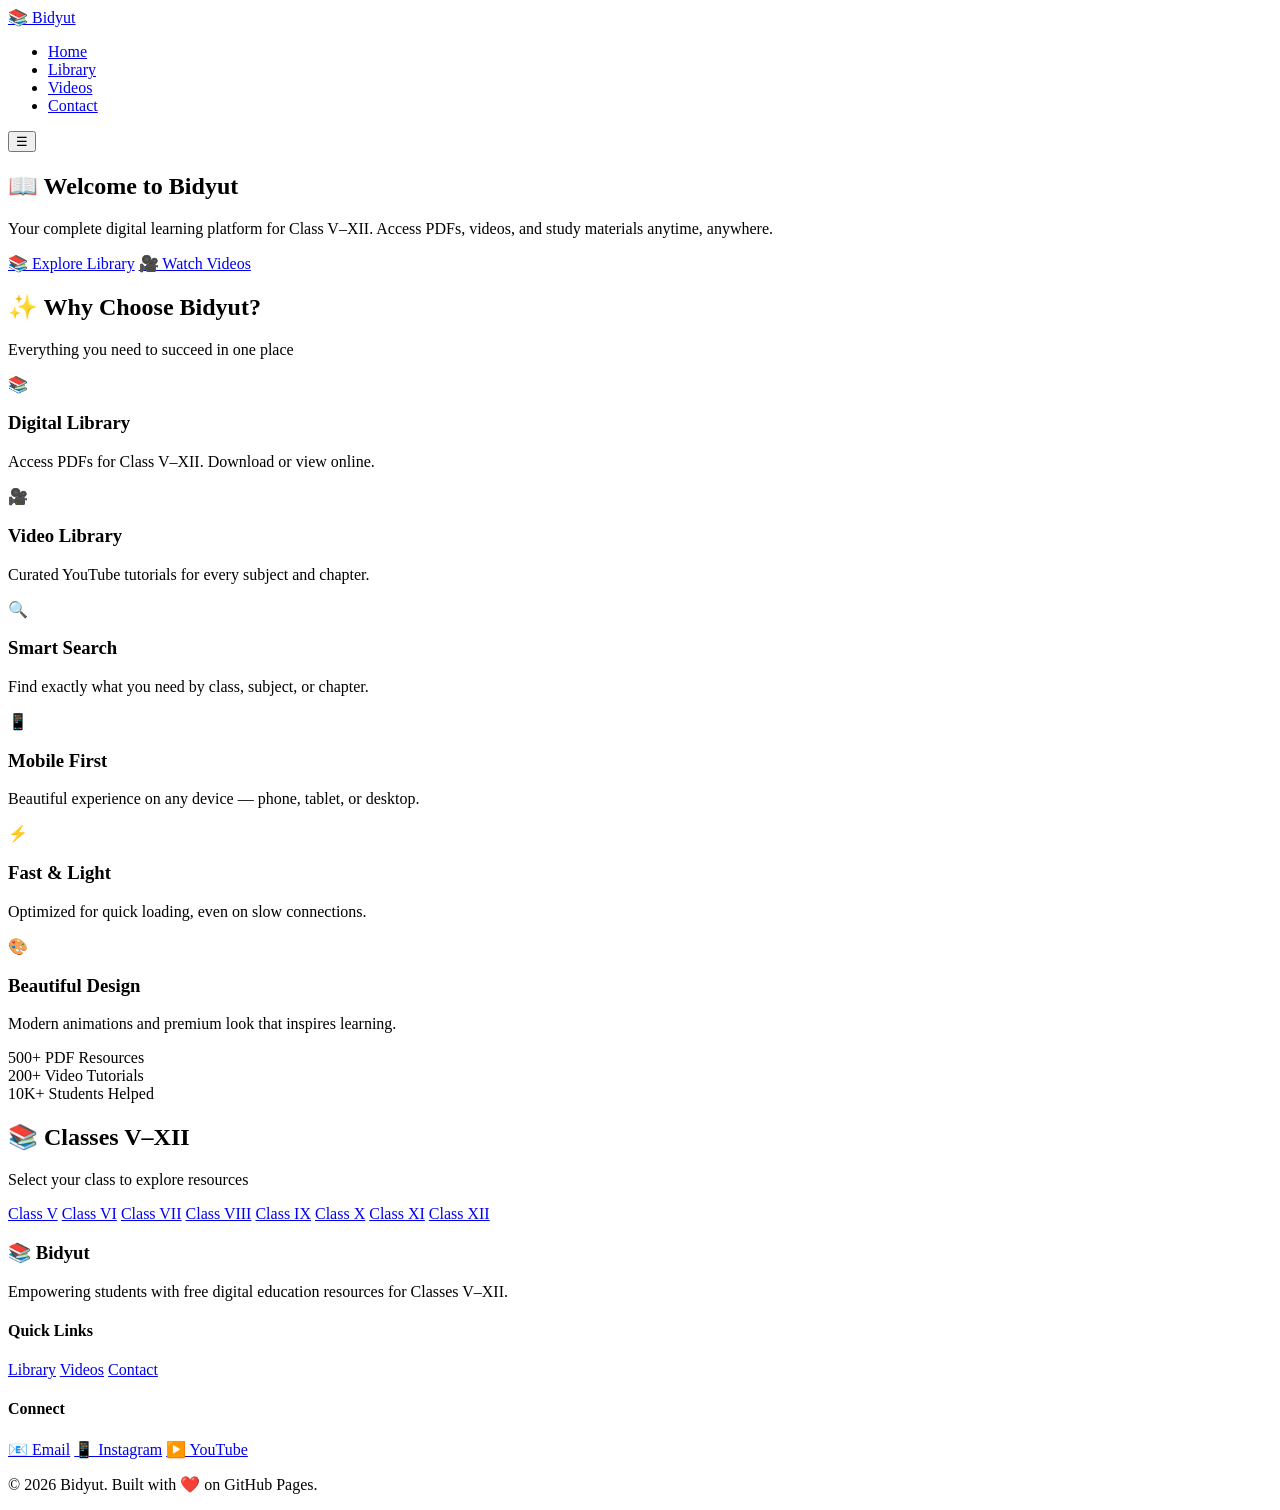
==== index.html @ 7941d9f9 "Revamp index.html with new layout and meta tags Added meta tags for character set and viewport, upda" ====
<!DOCTYPE html>
<html lang="en">
<head>
    <meta charset="UTF-8">
    <meta name="viewport" content="width=device-width, initial-scale=1.0">
    <title>Bidyut - Educational Platform</title>
    <link rel="stylesheet" href="style.css">
</head>
<body>

<!-- ===== NAVIGATION ===== -->
<nav class="navbar">
    <div class="nav-container">
        <a href="index.html" class="nav-logo">📚 Bidyut</a>
        <ul class="nav-menu">
            <li><a href="index.html" class="active">Home</a></li>
            <li><a href="library.html">Library</a></li>
            <li><a href="videos.html">Videos</a></li>
            <li><a href="contact.html">Contact</a></li>
        </ul>
        <button class="nav-toggle" onclick="toggleMenu()">☰</button>
    </div>
</nav>

<!-- ===== HERO SECTION ===== -->
<section class="hero">
    <div class="hero-content">
        <h1>📖 Welcome to <span>Bidyut</span></h1>
        <p>Your complete digital learning platform for Class V–XII. Access PDFs, videos, and study materials anytime, anywhere.</p>
        <div class="hero-buttons">
            <a href="library.html" class="btn-primary">📚 Explore Library</a>
            <a href="videos.html" class="btn-secondary">🎥 Watch Videos</a>
        </div>
    </div>
</section>

<!-- ===== FEATURES SECTION ===== -->
<section class="features">
    <div class="section-title">
        <h2>✨ Why Choose Bidyut?</h2>
        <p>Everything you need to succeed in one place</p>
    </div>
    <div class="features-grid">
        <div class="feature-card">
            <div class="feature-icon">📚</div>
            <h3>Digital Library</h3>
            <p>Access PDFs for Class V–XII. Download or view online.</p>
        </div>
        <div class="feature-card">
            <div class="feature-icon">🎥</div>
            <h3>Video Library</h3>
            <p>Curated YouTube tutorials for every subject and chapter.</p>
        </div>
        <div class="feature-card">
            <div class="feature-icon">🔍</div>
            <h3>Smart Search</h3>
            <p>Find exactly what you need by class, subject, or chapter.</p>
        </div>
        <div class="feature-card">
            <div class="feature-icon">📱</div>
            <h3>Mobile First</h3>
            <p>Beautiful experience on any device — phone, tablet, or desktop.</p>
        </div>
        <div class="feature-card">
            <div class="feature-icon">⚡</div>
            <h3>Fast & Light</h3>
            <p>Optimized for quick loading, even on slow connections.</p>
        </div>
        <div class="feature-card">
            <div class="feature-icon">🎨</div>
            <h3>Beautiful Design</h3>
            <p>Modern animations and premium look that inspires learning.</p>
        </div>
    </div>
</section>

<!-- ===== STATS SECTION ===== -->
<section class="stats">
    <div class="stats-grid">
        <div class="stat-item">
            <span class="stat-number">500+</span>
            <span class="stat-label">PDF Resources</span>
        </div>
        <div class="stat-item">
            <span class="stat-number">200+</span>
            <span class="stat-label">Video Tutorials</span>
        </div>
        <div class="stat-item">
            <span class="stat-number">10K+</span>
            <span class="stat-label">Students Helped</span>
        </div>
    </div>
</section>

<!-- ===== CLASSES SECTION ===== -->
<section class="classes">
    <div class="section-title">
        <h2>📚 Classes V–XII</h2>
        <p>Select your class to explore resources</p>
    </div>
    <div class="class-grid">
        <a href="library.html?class=5" class="class-card">Class V</a>
        <a href="library.html?class=6" class="class-card">Class VI</a>
        <a href="library.html?class=7" class="class-card">Class VII</a>
        <a href="library.html?class=8" class="class-card">Class VIII</a>
        <a href="library.html?class=9" class="class-card">Class IX</a>
        <a href="library.html?class=10" class="class-card">Class X</a>
        <a href="library.html?class=11" class="class-card">Class XI</a>
        <a href="library.html?class=12" class="class-card">Class XII</a>
    </div>
</section>

<!-- ===== FOOTER ===== -->
<footer class="footer">
    <div class="footer-content">
        <div class="footer-section">
            <h3>📚 Bidyut</h3>
            <p>Empowering students with free digital education resources for Classes V–XII.</p>
        </div>
        <div class="footer-section">
            <h4>Quick Links</h4>
            <a href="library.html">Library</a>
            <a href="videos.html">Videos</a>
            <a href="contact.html">Contact</a>
        </div>
        <div class="footer-section">
            <h4>Connect</h4>
            <a href="#">📧 Email</a>
            <a href="#">📱 Instagram</a>
            <a href="#">▶️ YouTube</a>
        </div>
    </div>
    <div class="footer-bottom">
        <p>&copy; 2026 Bidyut. Built with ❤️ on GitHub Pages.</p>
    </div>
</footer>

<script src="script.js"></script>
</body>
</html>
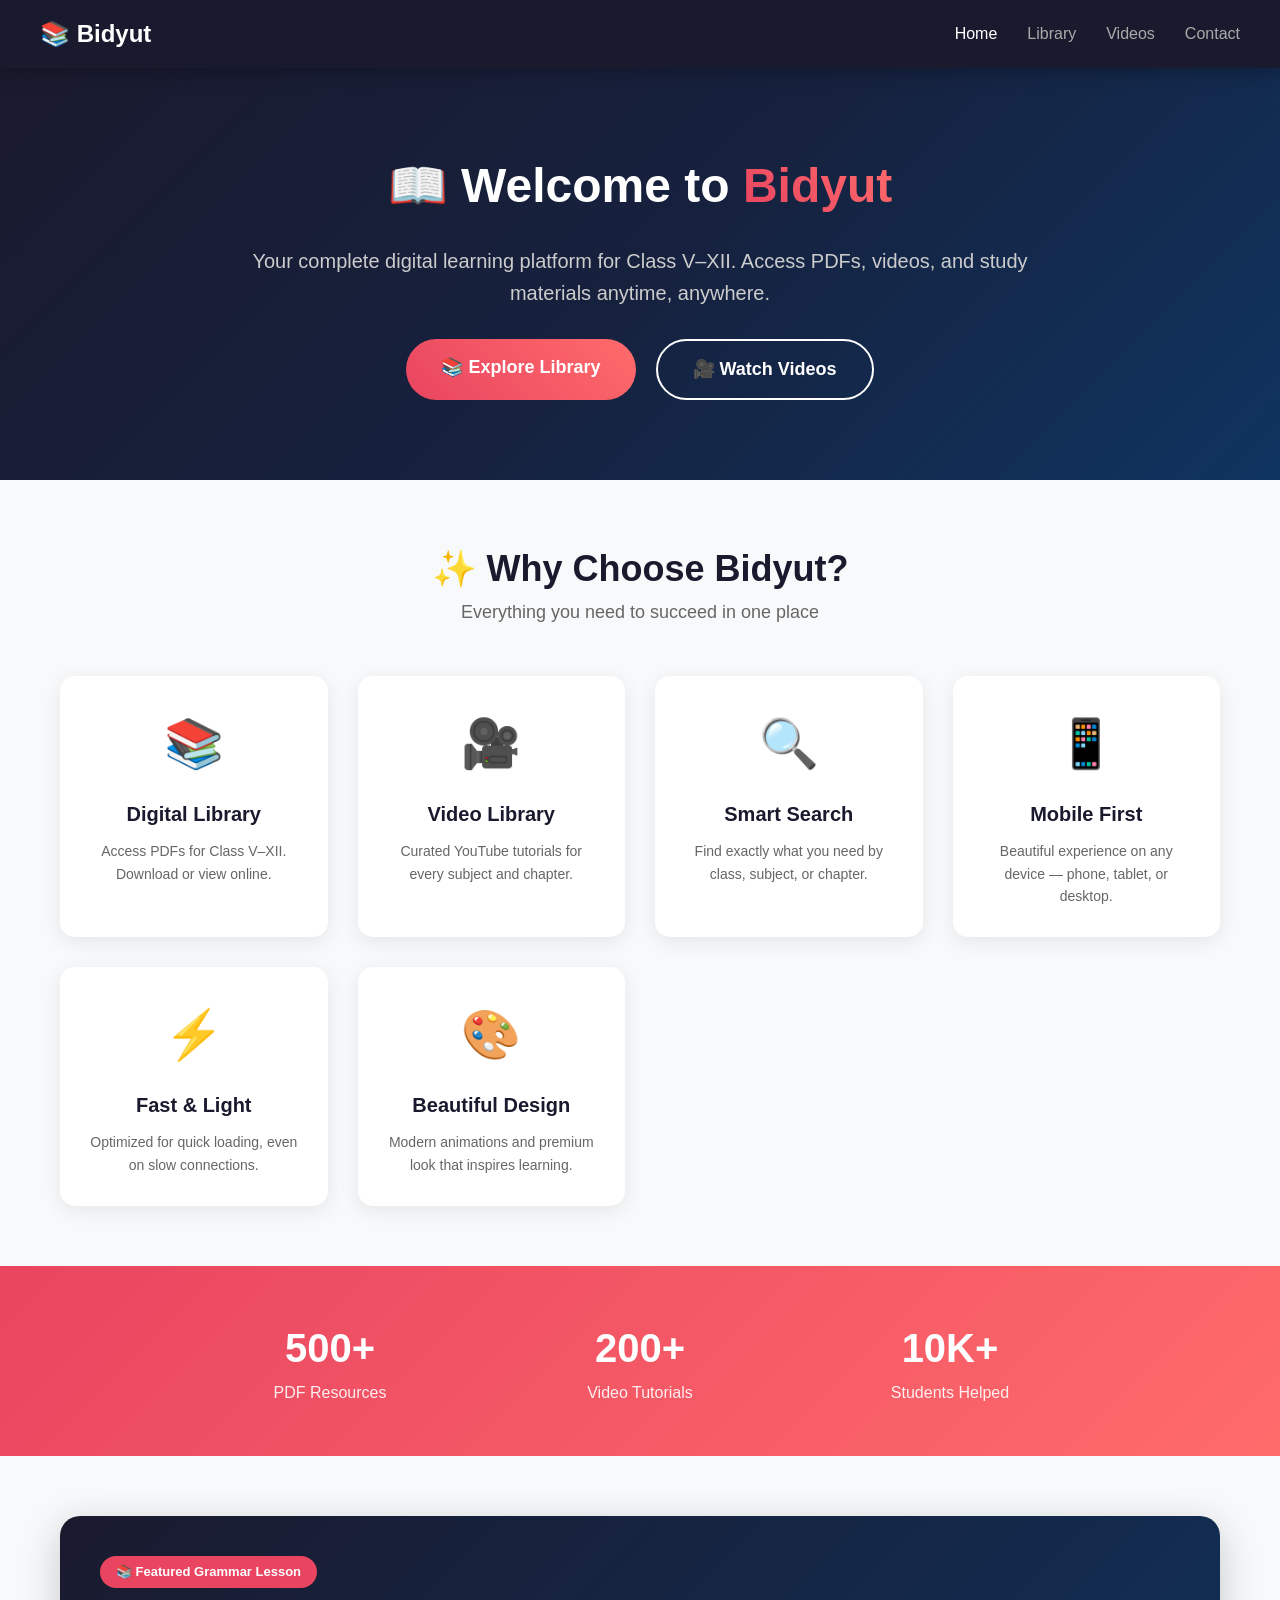
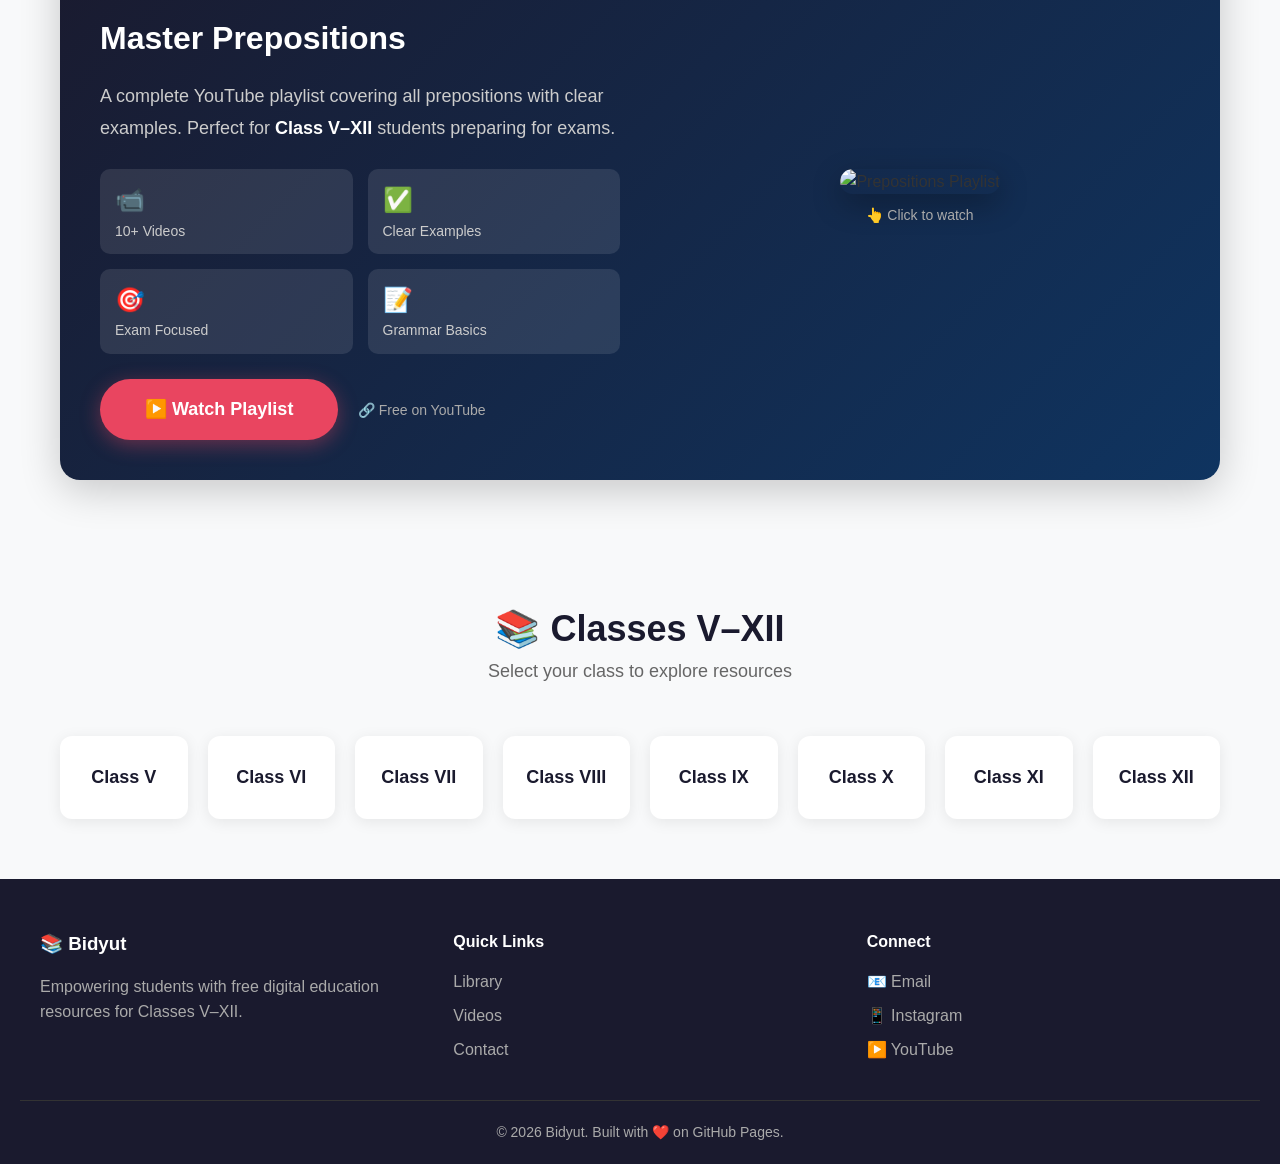
==== commit 5ac3a25d: "Add Grammar Playlist Section to index.html" ====
--- a/index.html
+++ b/index.html
@@ -92,8 +92,64 @@
     </div>
 </section>
 
-<!-- ===== CLASSES SECTION ===== -->
-<section class="classes">
+<!-- ===== CLASSES SECTION ===== -->         
+<!-- ===== GRAMMAR PLAYLIST SECTION ===== -->
+<section class="grammar-featured" style="padding:60px 20px; max-width:1200px; margin:0 auto;">
+    <div style="display:grid; grid-template-columns:1fr 1fr; gap:40px; align-items:center; background:linear-gradient(135deg, #1a1a2e, #0f3460); border-radius:20px; padding:40px; box-shadow:0 10px 40px rgba(0,0,0,0.2);">
+        
+        <!-- Left Side: Playlist Info -->
+        <div style="color:#fff;">
+            <span style="background:#e94560; color:#fff; padding:6px 16px; border-radius:50px; font-size:13px; font-weight:bold; display:inline-block; margin-bottom:15px;">
+                📚 Featured Grammar Lesson
+            </span>
+            <h2 style="font-size:32px; margin:10px 0;">Master Prepositions</h2>
+            <p style="color:#ccc; font-size:18px; line-height:1.8; margin:15px 0;">
+                A complete YouTube playlist covering all prepositions with clear examples. 
+                Perfect for <strong style="color:#fff;">Class V–XII</strong> students preparing for exams.
+            </p>
+            
+            <!-- Key Features -->
+            <div style="display:grid; grid-template-columns:1fr 1fr; gap:15px; margin:25px 0;">
+                <div style="background:rgba(255,255,255,0.1); padding:12px 15px; border-radius:10px;">
+                    <span style="font-size:24px;">📹</span>
+                    <p style="margin:0; font-size:14px; color:#ccc;">10+ Videos</p>
+                </div>
+                <div style="background:rgba(255,255,255,0.1); padding:12px 15px; border-radius:10px;">
+                    <span style="font-size:24px;">✅</span>
+                    <p style="margin:0; font-size:14px; color:#ccc;">Clear Examples</p>
+                </div>
+                <div style="background:rgba(255,255,255,0.1); padding:12px 15px; border-radius:10px;">
+                    <span style="font-size:24px;">🎯</span>
+                    <p style="margin:0; font-size:14px; color:#ccc;">Exam Focused</p>
+                </div>
+                <div style="background:rgba(255,255,255,0.1); padding:12px 15px; border-radius:10px;">
+                    <span style="font-size:24px;">📝</span>
+                    <p style="margin:0; font-size:14px; color:#ccc;">Grammar Basics</p>
+                </div>
+            </div>
+            
+            <!-- Watch Button -->
+            <a href="https://youtube.com/playlist?list=PLuwU5PKxbLJrsdSoRtqaa864sbwbZUMFp" target="_blank" 
+               style="display:inline-block; padding:16px 45px; background:#e94560; color:#fff; border-radius:50px; text-decoration:none; font-weight:bold; font-size:18px; transition:all 0.3s; box-shadow:0 5px 20px rgba(233,69,96,0.4);">
+                ▶️ Watch Playlist
+            </a>
+            <span style="display:inline-block; margin-left:15px; color:#aaa; font-size:14px;">
+                🔗 Free on YouTube
+            </span>
+        </div>
+        
+        <!-- Right Side: Thumbnail (Optional) -->
+        <div style="text-align:center;">
+            <a href="https://youtube.com/playlist?list=PLuwU5PKxbLJrsdSoRtqaa864sbwbZUMFp" target="_blank">
+                <img src="https://img.youtube.com/vi/PLuwU5PKxbLJrsdSoRtqaa864sbwbZUMFp/maxresdefault.jpg" 
+                     alt="Prepositions Playlist" 
+                     style="width:100%; max-width:400px; border-radius:15px; box-shadow:0 10px 30px rgba(0,0,0,0.3);">
+                <p style="color:#aaa; font-size:14px; margin-top:10px;">👆 Click to watch</p>
+            </a>
+        </div>
+        
+    </div>
+</section> <section class="classes">
     <div class="section-title">
         <h2>📚 Classes V–XII</h2>
         <p>Select your class to explore resources</p>
--- a/style.css
+++ b/style.css
@@ -0,0 +1,373 @@
+/* ===== RESET & BASE ===== */
+* {
+    margin: 0;
+    padding: 0;
+    box-sizing: border-box;
+}
+
+body {
+    font-family: 'Segoe UI', Tahoma, Geneva, Verdana, sans-serif;
+    background: #f8f9fa;
+    color: #333;
+    line-height: 1.6;
+}
+
+a {
+    text-decoration: none;
+    color: inherit;
+}
+
+/* ===== NAVBAR ===== */
+.navbar {
+    background: #1a1a2e;
+    padding: 15px 20px;
+    position: sticky;
+    top: 0;
+    z-index: 1000;
+    box-shadow: 0 2px 20px rgba(0,0,0,0.3);
+}
+
+.nav-container {
+    max-width: 1200px;
+    margin: 0 auto;
+    display: flex;
+    justify-content: space-between;
+    align-items: center;
+}
+
+.nav-logo {
+    font-size: 24px;
+    font-weight: bold;
+    color: #fff;
+}
+
+.nav-menu {
+    display: flex;
+    list-style: none;
+    gap: 30px;
+}
+
+.nav-menu a {
+    color: #aaa;
+    transition: color 0.3s;
+    font-size: 16px;
+}
+
+.nav-menu a:hover,
+.nav-menu a.active {
+    color: #fff;
+}
+
+.nav-toggle {
+    display: none;
+    background: none;
+    border: none;
+    color: #fff;
+    font-size: 28px;
+    cursor: pointer;
+}
+
+/* ===== HERO ===== */
+.hero {
+    background: linear-gradient(135deg, #1a1a2e 0%, #16213e 50%, #0f3460 100%);
+    color: #fff;
+    padding: 80px 20px;
+    text-align: center;
+    animation: fadeIn 1s ease;
+}
+
+.hero-content {
+    max-width: 800px;
+    margin: 0 auto;
+}
+
+.hero h1 {
+    font-size: 48px;
+    margin-bottom: 20px;
+}
+
+.hero h1 span {
+    background: linear-gradient(45deg, #e94560, #ff6b6b);
+    -webkit-background-clip: text;
+    -webkit-text-fill-color: transparent;
+}
+
+.hero p {
+    font-size: 20px;
+    margin-bottom: 30px;
+    color: #ccc;
+}
+
+.hero-buttons {
+    display: flex;
+    gap: 20px;
+    justify-content: center;
+    flex-wrap: wrap;
+}
+
+.btn-primary,
+.btn-secondary {
+    padding: 14px 35px;
+    border-radius: 50px;
+    font-size: 18px;
+    font-weight: 600;
+    transition: all 0.3s;
+    display: inline-block;
+}
+
+.btn-primary {
+    background: linear-gradient(45deg, #e94560, #ff6b6b);
+    color: #fff;
+}
+
+.btn-primary:hover {
+    transform: translateY(-3px);
+    box-shadow: 0 10px 30px rgba(233, 69, 96, 0.4);
+}
+
+.btn-secondary {
+    background: transparent;
+    color: #fff;
+    border: 2px solid #fff;
+}
+
+.btn-secondary:hover {
+    background: #fff;
+    color: #1a1a2e;
+    transform: translateY(-3px);
+}
+
+/* ===== FEATURES ===== */
+.features {
+    padding: 60px 20px;
+    max-width: 1200px;
+    margin: 0 auto;
+}
+
+.section-title {
+    text-align: center;
+    margin-bottom: 50px;
+}
+
+.section-title h2 {
+    font-size: 36px;
+    color: #1a1a2e;
+}
+
+.section-title p {
+    color: #666;
+    font-size: 18px;
+}
+
+.features-grid {
+    display: grid;
+    grid-template-columns: repeat(auto-fit, minmax(250px, 1fr));
+    gap: 30px;
+}
+
+.feature-card {
+    background: #fff;
+    padding: 30px;
+    border-radius: 15px;
+    box-shadow: 0 5px 20px rgba(0,0,0,0.08);
+    transition: all 0.3s;
+    text-align: center;
+}
+
+.feature-card:hover {
+    transform: translateY(-10px);
+    box-shadow: 0 15px 40px rgba(0,0,0,0.15);
+}
+
+.feature-icon {
+    font-size: 48px;
+    margin-bottom: 15px;
+    display: block;
+}
+
+.feature-card h3 {
+    font-size: 20px;
+    margin-bottom: 10px;
+    color: #1a1a2e;
+}
+
+.feature-card p {
+    color: #666;
+    font-size: 14px;
+}
+
+/* ===== STATS ===== */
+.stats {
+    background: linear-gradient(135deg, #e94560, #ff6b6b);
+    padding: 50px 20px;
+    color: #fff;
+}
+
+.stats-grid {
+    max-width: 900px;
+    margin: 0 auto;
+    display: grid;
+    grid-template-columns: repeat(auto-fit, minmax(150px, 1fr));
+    gap: 30px;
+    text-align: center;
+}
+
+.stat-number {
+    font-size: 40px;
+    font-weight: bold;
+    display: block;
+}
+
+.stat-label {
+    font-size: 16px;
+    opacity: 0.9;
+}
+
+/* ===== CLASSES ===== */
+.classes {
+    padding: 60px 20px;
+    max-width: 1200px;
+    margin: 0 auto;
+}
+
+.class-grid {
+    display: grid;
+    grid-template-columns: repeat(auto-fit, minmax(120px, 1fr));
+    gap: 20px;
+}
+
+.class-card {
+    background: #fff;
+    padding: 25px 15px;
+    border-radius: 12px;
+    text-align: center;
+    font-weight: bold;
+    font-size: 18px;
+    color: #1a1a2e;
+    box-shadow: 0 3px 15px rgba(0,0,0,0.08);
+    transition: all 0.3s;
+    border: 2px solid transparent;
+}
+
+.class-card:hover {
+    border-color: #e94560;
+    transform: scale(1.05);
+    box-shadow: 0 10px 30px rgba(233, 69, 96, 0.2);
+}
+
+/* ===== FOOTER ===== */
+.footer {
+    background: #1a1a2e;
+    color: #aaa;
+    padding: 50px 20px 20px;
+}
+
+.footer-content {
+    max-width: 1200px;
+    margin: 0 auto;
+    display: grid;
+    grid-template-columns: repeat(auto-fit, minmax(200px, 1fr));
+    gap: 40px;
+}
+
+.footer-section h3,
+.footer-section h4 {
+    color: #fff;
+    margin-bottom: 15px;
+}
+
+.footer-section a {
+    display: block;
+    margin-bottom: 8px;
+    color: #aaa;
+    transition: color 0.3s;
+}
+
+.footer-section a:hover {
+    color: #fff;
+}
+
+.footer-bottom {
+    text-align: center;
+    padding-top: 20px;
+    margin-top: 30px;
+    border-top: 1px solid #333;
+    font-size: 14px;
+}
+
+/* ===== ANIMATIONS ===== */
+@keyframes fadeIn {
+    from { opacity: 0; transform: translateY(20px); }
+    to { opacity: 1; transform: translateY(0); }
+}
+
+.fade-in {
+    animation: fadeIn 0.6s ease;
+}
+
+/* ===== RESPONSIVE ===== */
+@media (max-width: 768px) {
+    .nav-menu {
+        display: none;
+        flex-direction: column;
+        background: #1a1a2e;
+        padding: 20px;
+        position: absolute;
+        top: 70px;
+        left: 0;
+        width: 100%;
+        gap: 15px;
+    }
+
+    .nav-menu.open {
+        display: flex;
+    }
+
+    .nav-toggle {
+        display: block;
+    }
+
+    .hero h1 {
+        font-size: 32px;
+    }
+
+    .hero p {
+        font-size: 16px;
+    }
+
+    .btn-primary,
+    .btn-secondary {
+        padding: 12px 25px;
+        font-size: 16px;
+    }
+
+    .section-title h2 {
+        font-size: 28px;
+    }
+
+    .features-grid {
+        grid-template-columns: 1fr 1fr;
+    }
+
+    .stat-number {
+        font-size: 30px;
+    }
+
+    .class-grid {
+        grid-template-columns: repeat(4, 1fr);
+    }
+}
+
+@media (max-width: 480px) {
+    .features-grid {
+        grid-template-columns: 1fr;
+    }
+
+    .class-grid {
+        grid-template-columns: repeat(3, 1fr);
+    }
+
+    .hero h1 {
+        font-size: 26px;
+    }
+}
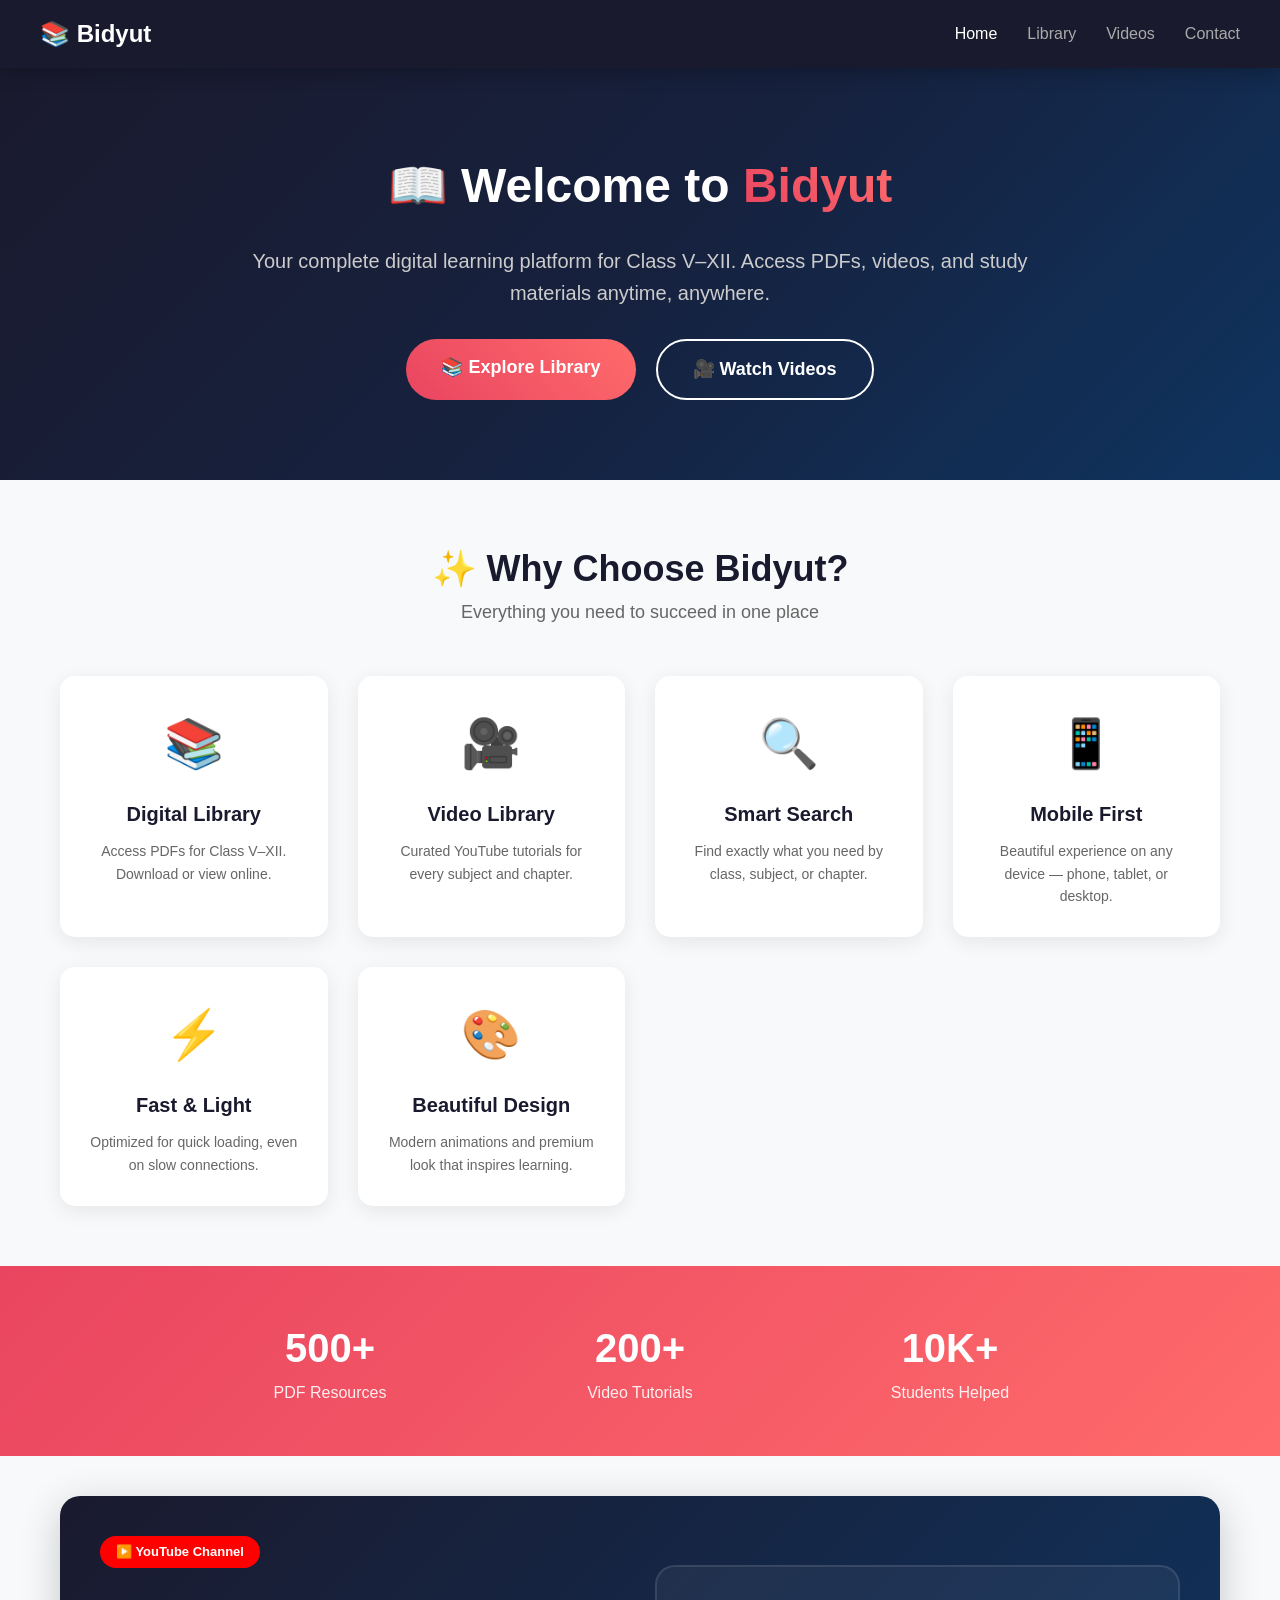
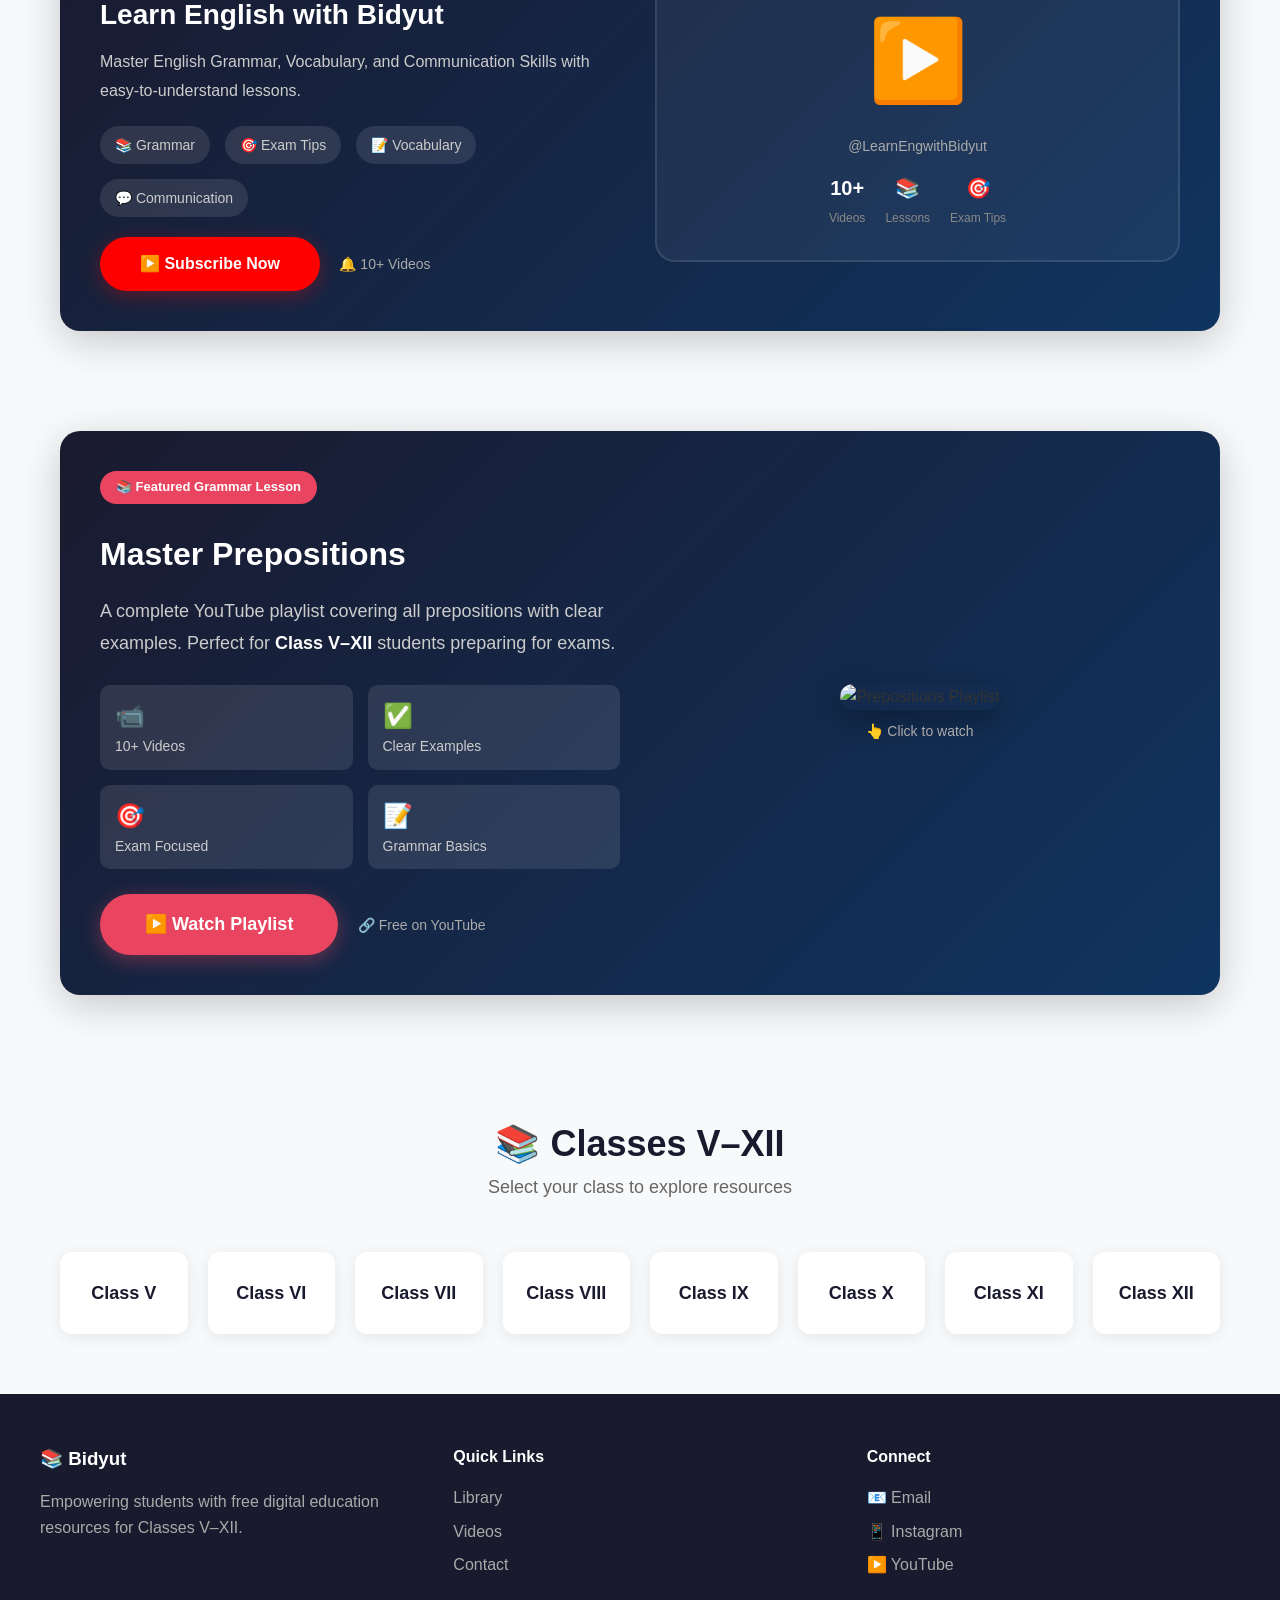
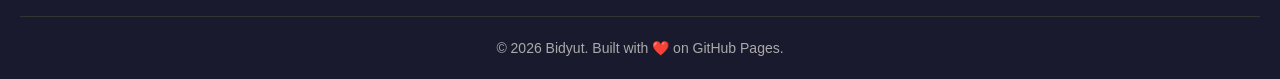
==== commit ea161e5d: "Add YouTube channel card section to index.html" ====
--- a/index.html
+++ b/index.html
@@ -94,7 +94,70 @@
 
 <!-- ===== CLASSES SECTION ===== -->         
 <!-- ===== GRAMMAR PLAYLIST SECTION ===== -->
-<section class="grammar-featured" style="padding:60px 20px; max-width:1200px; margin:0 auto;">
+<!-- ===== YOUTUBE CHANNEL CARD ===== -->
+<section style="max-width:1200px; margin:40px auto; padding:0 20px;">
+    <div style="background:linear-gradient(135deg, #1a1a2e, #0f3460); border-radius:20px; overflow:hidden; box-shadow:0 10px 40px rgba(0,0,0,0.2);">
+        <div style="display:grid; grid-template-columns:1fr 1fr; gap:30px; align-items:center; padding:40px;">
+            
+            <!-- LEFT: Channel Info -->
+            <div style="color:#fff;">
+                <span style="background:#ff0000; color:#fff; padding:6px 16px; border-radius:50px; font-size:13px; font-weight:bold; display:inline-block; margin-bottom:15px;">
+                    ▶️ YouTube Channel
+                </span>
+                <h2 style="font-size:28px; margin:10px 0; color:#fff;">Learn English with Bidyut</h2>
+                <p style="color:#ccc; font-size:16px; line-height:1.8;">
+                    Master English Grammar, Vocabulary, and Communication Skills with easy-to-understand lessons.
+                </p>
+                <div style="display:flex; gap:15px; flex-wrap:wrap; margin:20px 0;">
+                    <span style="background:rgba(255,255,255,0.1); padding:8px 15px; border-radius:50px; font-size:14px; color:#ccc;">
+                        📚 Grammar
+                    </span>
+                    <span style="background:rgba(255,255,255,0.1); padding:8px 15px; border-radius:50px; font-size:14px; color:#ccc;">
+                        🎯 Exam Tips
+                    </span>
+                    <span style="background:rgba(255,255,255,0.1); padding:8px 15px; border-radius:50px; font-size:14px; color:#ccc;">
+                        📝 Vocabulary
+                    </span>
+                    <span style="background:rgba(255,255,255,0.1); padding:8px 15px; border-radius:50px; font-size:14px; color:#ccc;">
+                        💬 Communication
+                    </span>
+                </div>
+                <a href="https://www.youtube.com/@LearnEngwithBidyut" target="_blank" 
+                   style="display:inline-block; padding:14px 40px; background:#ff0000; color:#fff; border-radius:50px; text-decoration:none; font-weight:bold; font-size:16px; box-shadow:0 5px 20px rgba(255,0,0,0.3); transition:all 0.3s;">
+                    ▶️ Subscribe Now
+                </a>
+                <span style="display:inline-block; margin-left:15px; color:#aaa; font-size:14px;">
+                    🔔 10+ Videos
+                </span>
+            </div>
+            
+            <!-- RIGHT: Channel Icon/Preview -->
+            <div style="text-align:center;">
+                <div style="background:rgba(255,255,255,0.05); border-radius:20px; padding:30px; border:2px solid rgba(255,255,255,0.1);">
+                    <span style="font-size:80px; display:block;">▶️</span>
+                    <p style="color:#aaa; font-size:14px; margin-top:10px;">
+                        @LearnEngwithBidyut
+                    </p>
+                    <div style="display:flex; justify-content:center; gap:20px; margin-top:15px;">
+                        <div style="text-align:center;">
+                            <span style="display:block; color:#fff; font-size:20px; font-weight:bold;">10+</span>
+                            <span style="color:#888; font-size:12px;">Videos</span>
+                        </div>
+                        <div style="text-align:center;">
+                            <span style="display:block; color:#fff; font-size:20px; font-weight:bold;">📚</span>
+                            <span style="color:#888; font-size:12px;">Lessons</span>
+                        </div>
+                        <div style="text-align:center;">
+                            <span style="display:block; color:#fff; font-size:20px; font-weight:bold;">🎯</span>
+                            <span style="color:#888; font-size:12px;">Exam Tips</span>
+                        </div>
+                    </div>
+                </div>
+            </div>
+            
+        </div>
+    </div>
+</section> <section class="grammar-featured" style="padding:60px 20px; max-width:1200px; margin:0 auto;">
     <div style="display:grid; grid-template-columns:1fr 1fr; gap:40px; align-items:center; background:linear-gradient(135deg, #1a1a2e, #0f3460); border-radius:20px; padding:40px; box-shadow:0 10px 40px rgba(0,0,0,0.2);">
         
         <!-- Left Side: Playlist Info -->
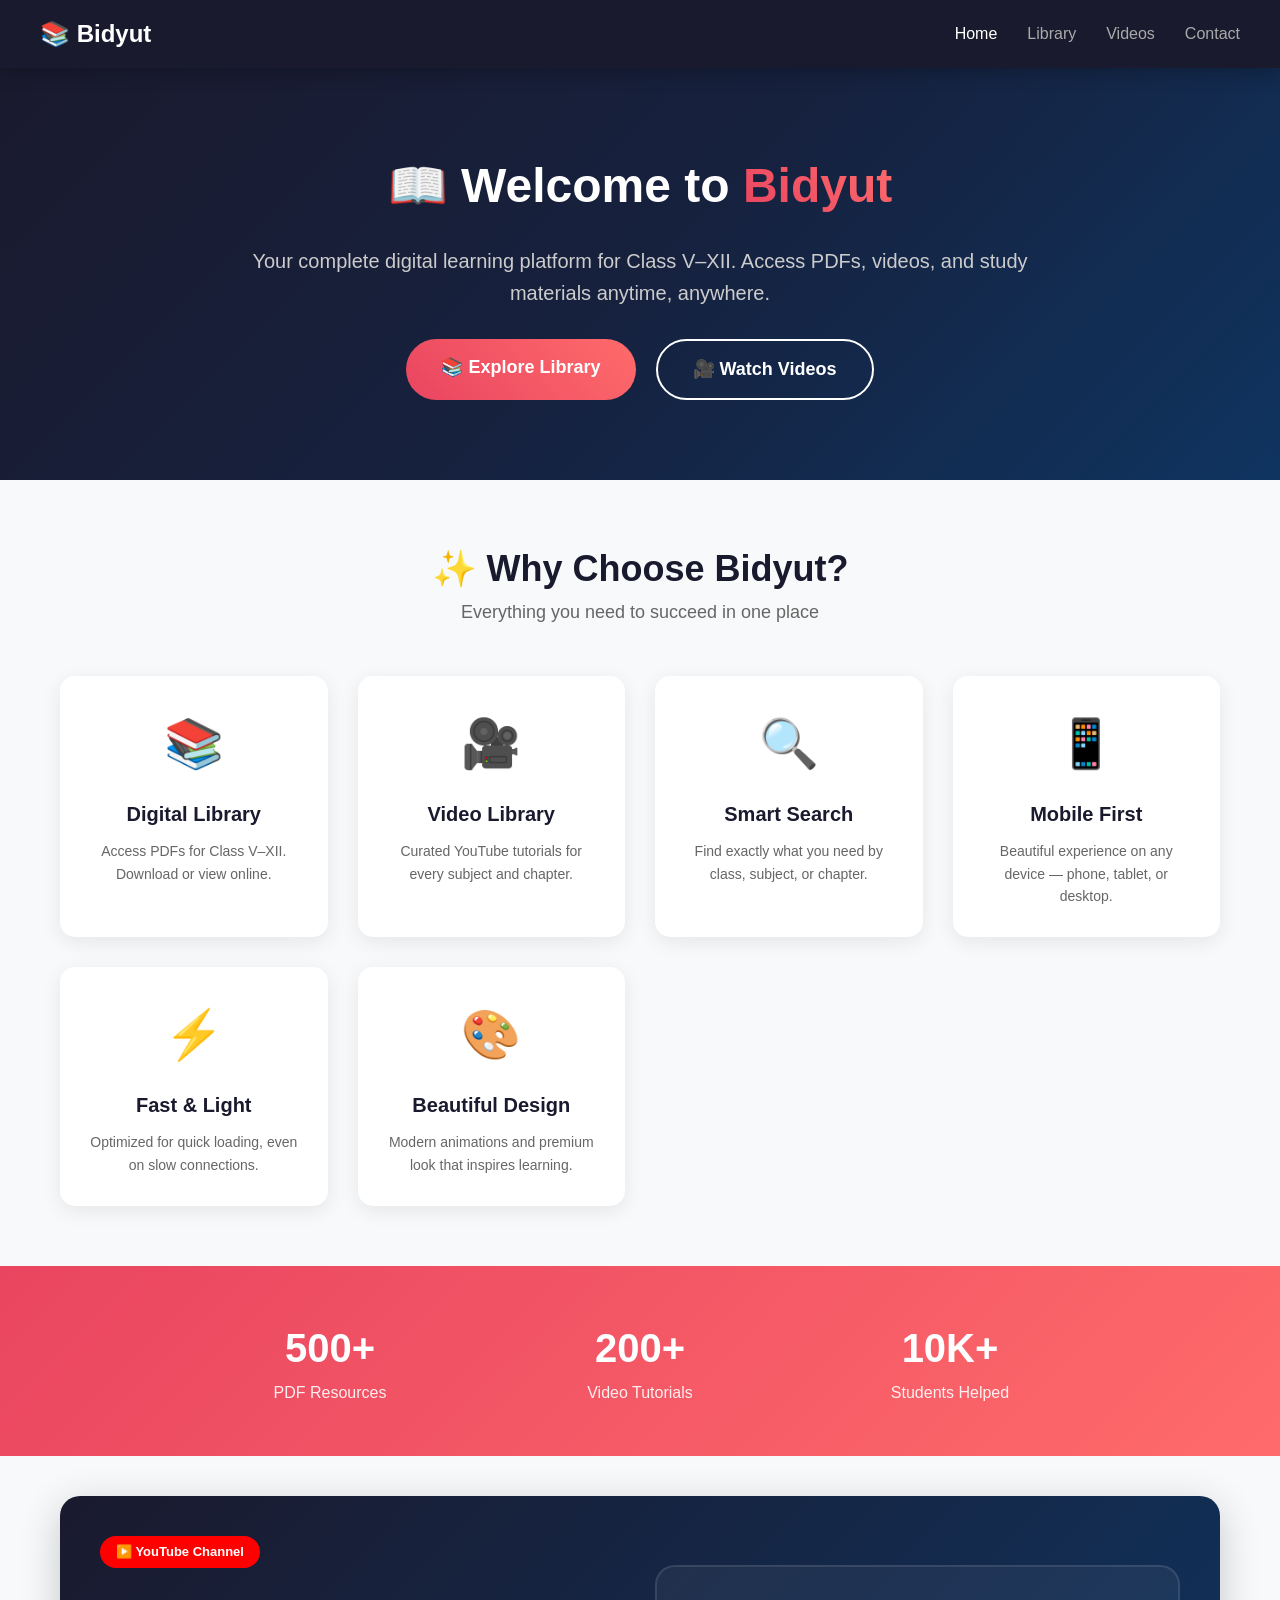
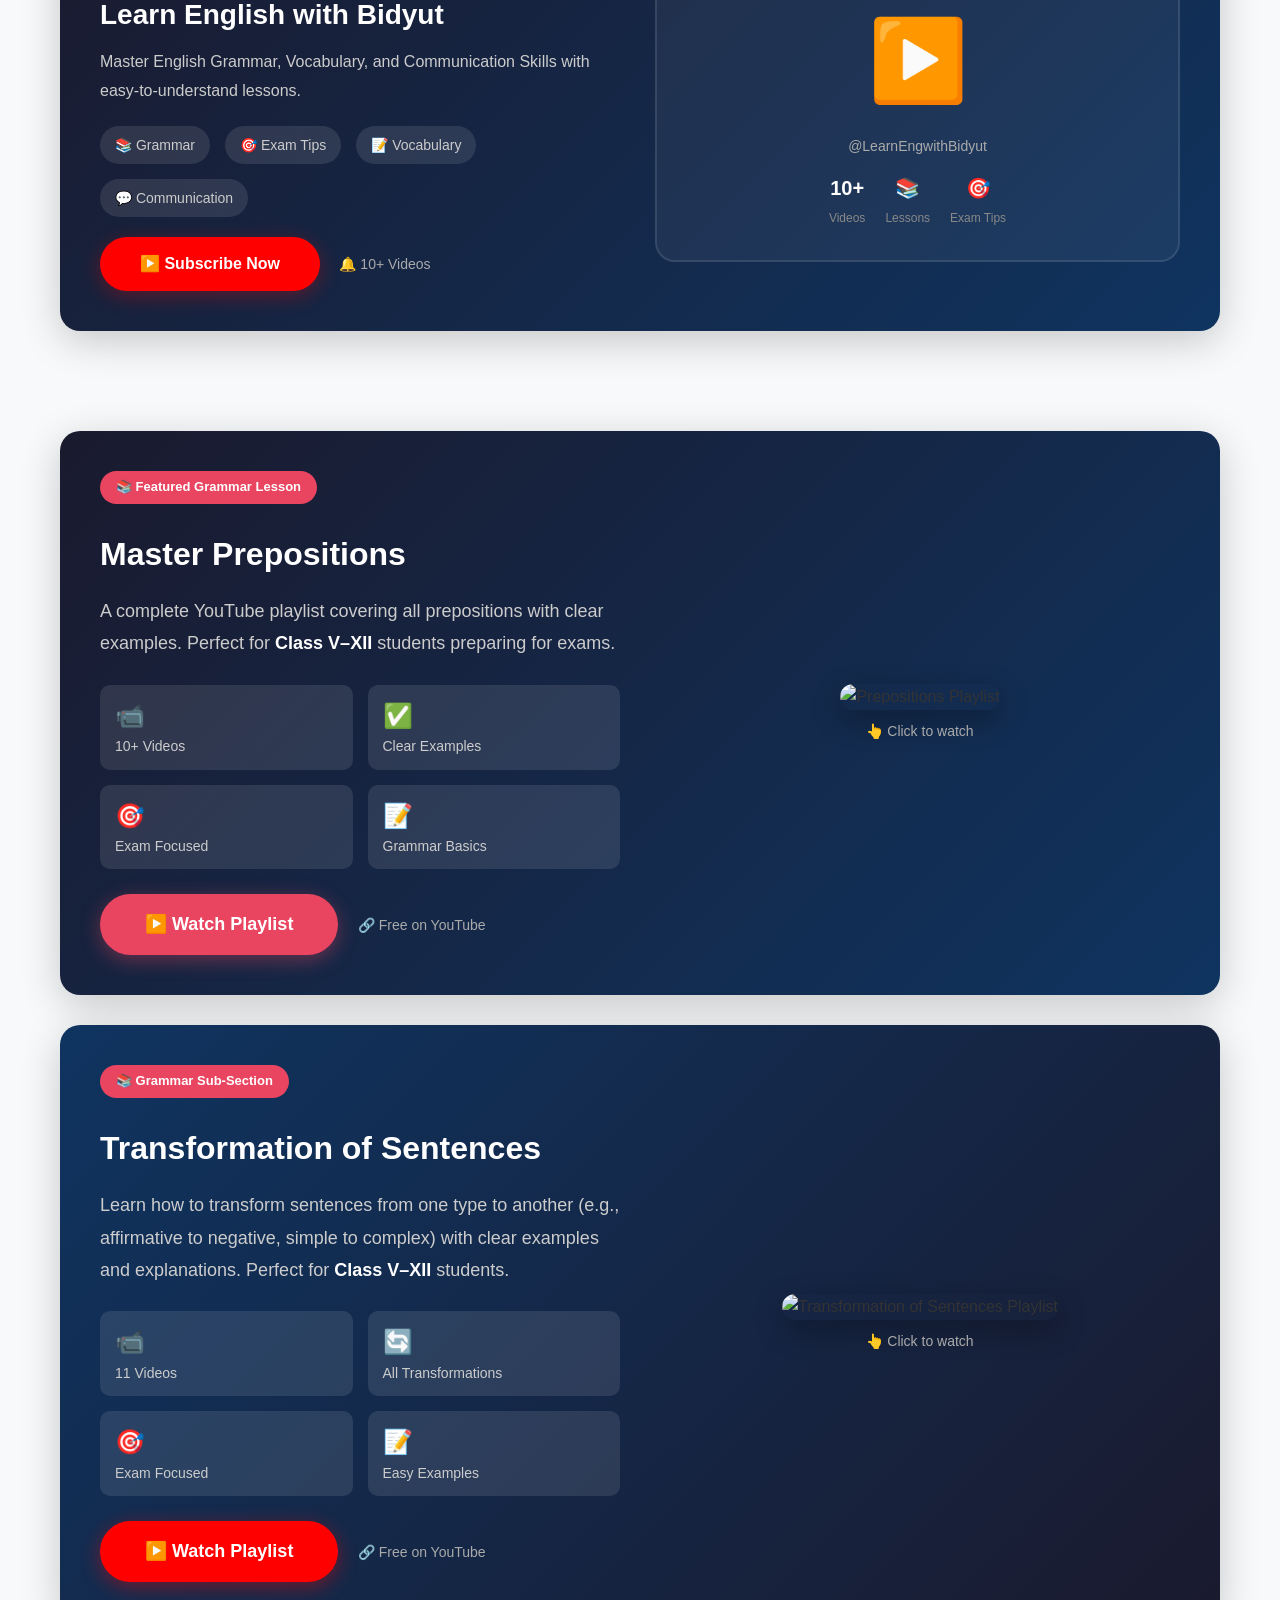
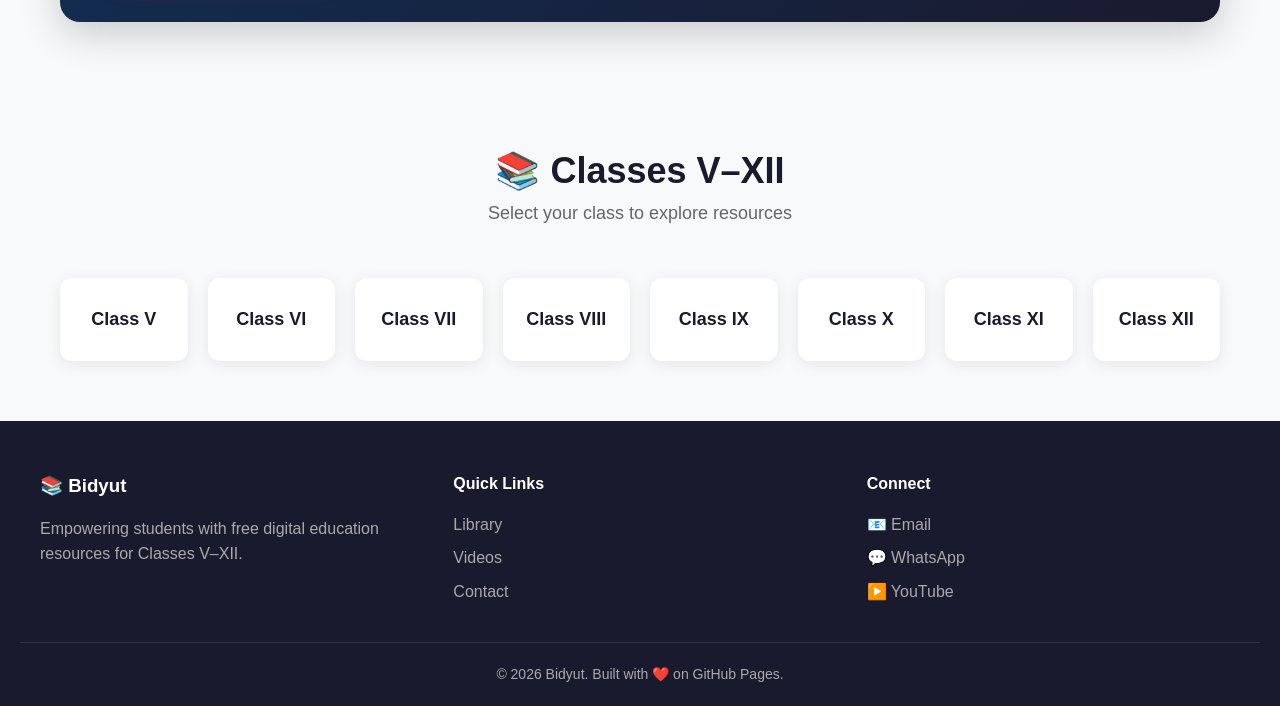
==== commit 9900a801: "Add new grammar playlist section for transformations" ====
--- a/index.html
+++ b/index.html
@@ -92,8 +92,6 @@
     </div>
 </section>
 
-<!-- ===== CLASSES SECTION ===== -->         
-<!-- ===== GRAMMAR PLAYLIST SECTION ===== -->
 <!-- ===== YOUTUBE CHANNEL CARD ===== -->
 <section style="max-width:1200px; margin:40px auto; padding:0 20px;">
     <div style="background:linear-gradient(135deg, #1a1a2e, #0f3460); border-radius:20px; overflow:hidden; box-shadow:0 10px 40px rgba(0,0,0,0.2);">
@@ -157,8 +155,13 @@
             
         </div>
     </div>
-</section> <section class="grammar-featured" style="padding:60px 20px; max-width:1200px; margin:0 auto;">
-    <div style="display:grid; grid-template-columns:1fr 1fr; gap:40px; align-items:center; background:linear-gradient(135deg, #1a1a2e, #0f3460); border-radius:20px; padding:40px; box-shadow:0 10px 40px rgba(0,0,0,0.2);">
+</section>
+
+<!-- ===== GRAMMAR PLAYLIST SECTION ===== -->
+<section class="grammar-featured" style="padding:60px 20px; max-width:1200px; margin:0 auto;">
+    
+    <!-- ===== PLAYLIST 1: Prepositions ===== -->
+    <div style="display:grid; grid-template-columns:1fr 1fr; gap:40px; align-items:center; background:linear-gradient(135deg, #1a1a2e, #0f3460); border-radius:20px; padding:40px; box-shadow:0 10px 40px rgba(0,0,0,0.2); margin-bottom:30px;">
         
         <!-- Left Side: Playlist Info -->
         <div style="color:#fff;">
@@ -201,7 +204,7 @@
             </span>
         </div>
         
-        <!-- Right Side: Thumbnail (Optional) -->
+        <!-- Right Side: Thumbnail -->
         <div style="text-align:center;">
             <a href="https://youtube.com/playlist?list=PLuwU5PKxbLJrsdSoRtqaa864sbwbZUMFp" target="_blank">
                 <img src="https://img.youtube.com/vi/PLuwU5PKxbLJrsdSoRtqaa864sbwbZUMFp/maxresdefault.jpg" 
@@ -212,7 +215,66 @@
         </div>
         
     </div>
-</section> <section class="classes">
+
+    <!-- ===== PLAYLIST 2: Transformation of Sentences (NEW) ===== -->
+    <div style="display:grid; grid-template-columns:1fr 1fr; gap:40px; align-items:center; background:linear-gradient(135deg, #0f3460, #1a1a2e); border-radius:20px; padding:40px; box-shadow:0 10px 40px rgba(0,0,0,0.2);">
+        
+        <!-- Left Side: Playlist Info -->
+        <div style="color:#fff;">
+            <span style="background:#e94560; color:#fff; padding:6px 16px; border-radius:50px; font-size:13px; font-weight:bold; display:inline-block; margin-bottom:15px;">
+                📚 Grammar Sub-Section
+            </span>
+            <h2 style="font-size:32px; margin:10px 0;">Transformation of Sentences</h2>
+            <p style="color:#ccc; font-size:18px; line-height:1.8; margin:15px 0;">
+                Learn how to transform sentences from one type to another (e.g., affirmative to negative, simple to complex) with clear examples and explanations.
+                Perfect for <strong style="color:#fff;">Class V–XII</strong> students.
+            </p>
+            
+            <!-- Key Features -->
+            <div style="display:grid; grid-template-columns:1fr 1fr; gap:15px; margin:25px 0;">
+                <div style="background:rgba(255,255,255,0.1); padding:12px 15px; border-radius:10px;">
+                    <span style="font-size:24px;">📹</span>
+                    <p style="margin:0; font-size:14px; color:#ccc;">11 Videos</p>
+                </div>
+                <div style="background:rgba(255,255,255,0.1); padding:12px 15px; border-radius:10px;">
+                    <span style="font-size:24px;">🔄</span>
+                    <p style="margin:0; font-size:14px; color:#ccc;">All Transformations</p>
+                </div>
+                <div style="background:rgba(255,255,255,0.1); padding:12px 15px; border-radius:10px;">
+                    <span style="font-size:24px;">🎯</span>
+                    <p style="margin:0; font-size:14px; color:#ccc;">Exam Focused</p>
+                </div>
+                <div style="background:rgba(255,255,255,0.1); padding:12px 15px; border-radius:10px;">
+                    <span style="font-size:24px;">📝</span>
+                    <p style="margin:0; font-size:14px; color:#ccc;">Easy Examples</p>
+                </div>
+            </div>
+            
+            <!-- Watch Button -->
+            <a href="https://youtube.com/playlist?list=PLuwU5PKxbLJrxx9tkamHqXT2hR4uw1UML&si=t6WBeYh3YtAOK030" target="_blank" 
+               style="display:inline-block; padding:16px 45px; background:#ff0000; color:#fff; border-radius:50px; text-decoration:none; font-weight:bold; font-size:18px; transition:all 0.3s; box-shadow:0 5px 20px rgba(255,0,0,0.4);">
+                ▶️ Watch Playlist
+            </a>
+            <span style="display:inline-block; margin-left:15px; color:#aaa; font-size:14px;">
+                🔗 Free on YouTube
+            </span>
+        </div>
+        
+        <!-- Right Side: Thumbnail -->
+        <div style="text-align:center;">
+            <a href="https://youtube.com/playlist?list=PLuwU5PKxbLJrxx9tkamHqXT2hR4uw1UML&si=t6WBeYh3YtAOK030" target="_blank">
+                <img src="https://img.youtube.com/vi/PLuwU5PKxbLJrxx9tkamHqXT2hR4uw1UML/maxresdefault.jpg" 
+                     alt="Transformation of Sentences Playlist" 
+                     style="width:100%; max-width:400px; border-radius:15px; box-shadow:0 10px 30px rgba(0,0,0,0.3);">
+                <p style="color:#aaa; font-size:14px; margin-top:10px;">👆 Click to watch</p>
+            </a>
+        </div>
+        
+    </div>
+</section>
+
+<!-- ===== CLASSES SECTION ===== -->
+<section class="classes">
     <div class="section-title">
         <h2>📚 Classes V–XII</h2>
         <p>Select your class to explore resources</p>
@@ -244,9 +306,9 @@
         </div>
         <div class="footer-section">
             <h4>Connect</h4>
-            <a href="#">📧 Email</a>
-            <a href="#">📱 Instagram</a>
-            <a href="#">▶️ YouTube</a>
+            <a href="mailto:pbswantu@gmail.com">📧 Email</a>
+            <a href="https://wa.me/918926413296" target="_blank">💬 WhatsApp</a>
+            <a href="https://www.youtube.com/@LearnEngwithBidyut" target="_blank">▶️ YouTube</a>
         </div>
     </div>
     <div class="footer-bottom">
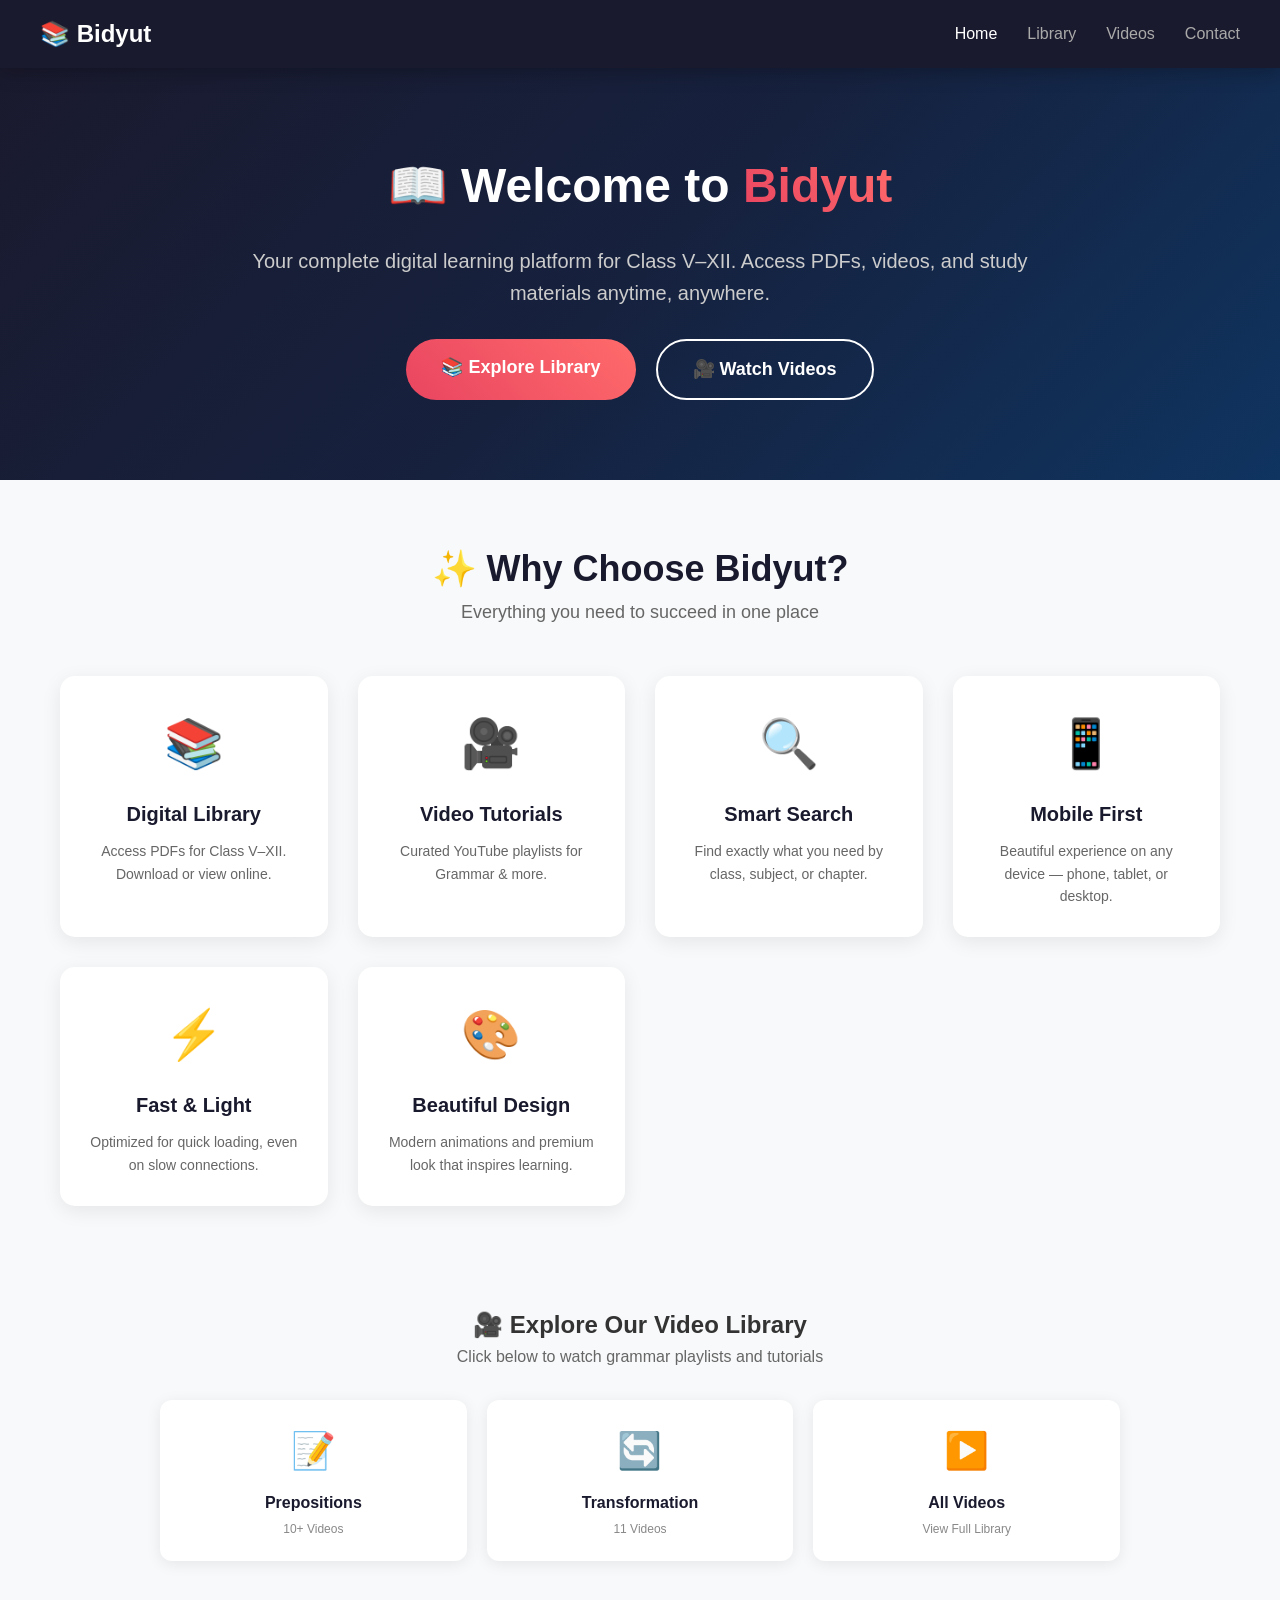
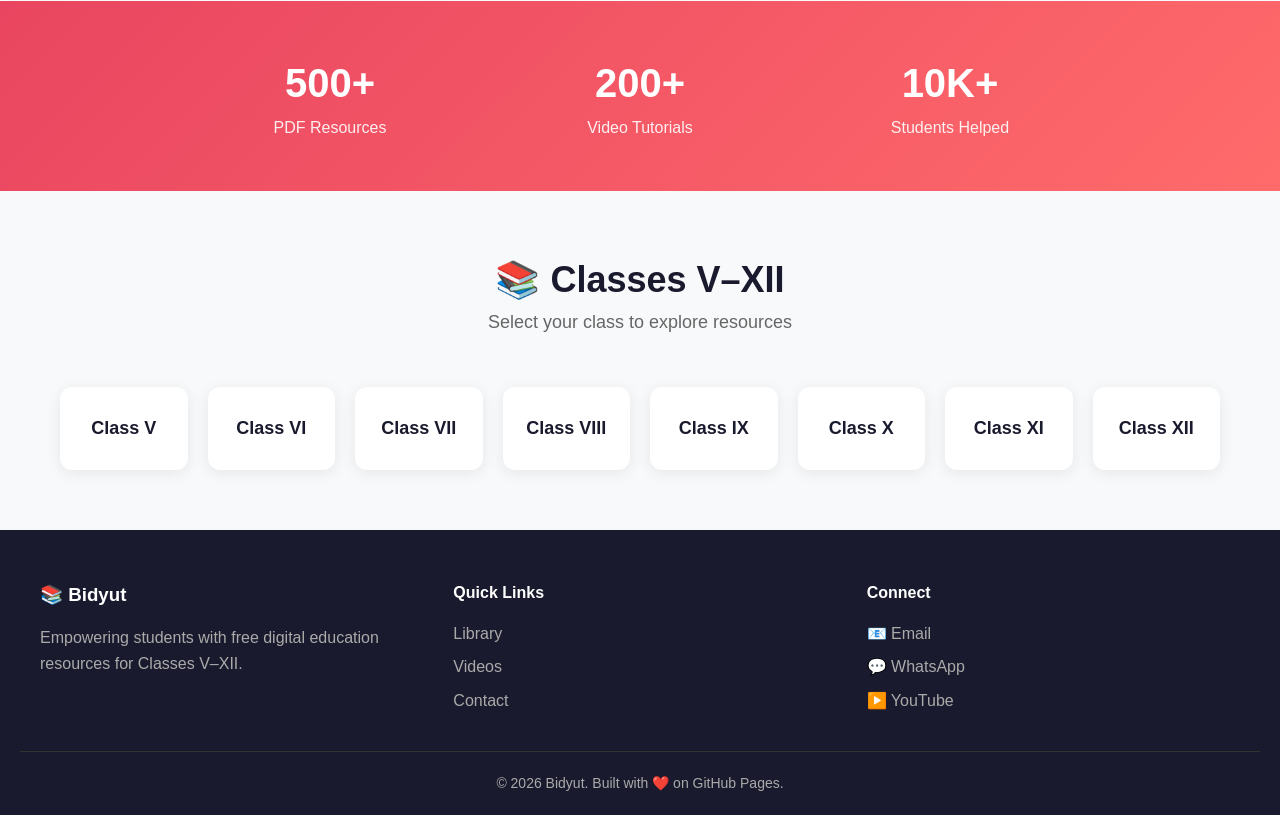
==== commit e8642211: "Update index.html" ====
--- a/index.html
+++ b/index.html
@@ -48,8 +48,8 @@
         </div>
         <div class="feature-card">
             <div class="feature-icon">🎥</div>
-            <h3>Video Library</h3>
-            <p>Curated YouTube tutorials for every subject and chapter.</p>
+            <h3>Video Tutorials</h3>
+            <p>Curated YouTube playlists for Grammar & more.</p>
         </div>
         <div class="feature-card">
             <div class="feature-icon">🔍</div>
@@ -74,6 +74,31 @@
     </div>
 </section>
 
+<!-- ===== QUICK LINKS TO VIDEOS ===== -->
+<section style="padding:40px 20px; max-width:1000px; margin:0 auto;">
+    <div style="text-align:center; margin-bottom:30px;">
+        <h2>🎥 Explore Our Video Library</h2>
+        <p style="color:#666;">Click below to watch grammar playlists and tutorials</p>
+    </div>
+    <div style="display:grid; grid-template-columns:repeat(auto-fit, minmax(200px, 1fr)); gap:20px;">
+        <a href="videos.html#prepositions" style="background:#fff; padding:20px; border-radius:12px; text-align:center; text-decoration:none; color:#1a1a2e; box-shadow:0 3px 15px rgba(0,0,0,0.08); transition:all 0.3s; border:2px solid transparent;">
+            <span style="font-size:36px;">📝</span>
+            <h3 style="margin:10px 0 5px; font-size:16px;">Prepositions</h3>
+            <p style="color:#888; font-size:12px; margin:0;">10+ Videos</p>
+        </a>
+        <a href="videos.html#transformation" style="background:#fff; padding:20px; border-radius:12px; text-align:center; text-decoration:none; color:#1a1a2e; box-shadow:0 3px 15px rgba(0,0,0,0.08); transition:all 0.3s; border:2px solid transparent;">
+            <span style="font-size:36px;">🔄</span>
+            <h3 style="margin:10px 0 5px; font-size:16px;">Transformation</h3>
+            <p style="color:#888; font-size:12px; margin:0;">11 Videos</p>
+        </a>
+        <a href="videos.html" style="background:#fff; padding:20px; border-radius:12px; text-align:center; text-decoration:none; color:#1a1a2e; box-shadow:0 3px 15px rgba(0,0,0,0.08); transition:all 0.3s; border:2px solid transparent;">
+            <span style="font-size:36px;">▶️</span>
+            <h3 style="margin:10px 0 5px; font-size:16px;">All Videos</h3>
+            <p style="color:#888; font-size:12px; margin:0;">View Full Library</p>
+        </a>
+    </div>
+</section>
+
 <!-- ===== STATS SECTION ===== -->
 <section class="stats">
     <div class="stats-grid">
@@ -89,187 +114,6 @@
             <span class="stat-number">10K+</span>
             <span class="stat-label">Students Helped</span>
         </div>
-    </div>
-</section>
-
-<!-- ===== YOUTUBE CHANNEL CARD ===== -->
-<section style="max-width:1200px; margin:40px auto; padding:0 20px;">
-    <div style="background:linear-gradient(135deg, #1a1a2e, #0f3460); border-radius:20px; overflow:hidden; box-shadow:0 10px 40px rgba(0,0,0,0.2);">
-        <div style="display:grid; grid-template-columns:1fr 1fr; gap:30px; align-items:center; padding:40px;">
-            
-            <!-- LEFT: Channel Info -->
-            <div style="color:#fff;">
-                <span style="background:#ff0000; color:#fff; padding:6px 16px; border-radius:50px; font-size:13px; font-weight:bold; display:inline-block; margin-bottom:15px;">
-                    ▶️ YouTube Channel
-                </span>
-                <h2 style="font-size:28px; margin:10px 0; color:#fff;">Learn English with Bidyut</h2>
-                <p style="color:#ccc; font-size:16px; line-height:1.8;">
-                    Master English Grammar, Vocabulary, and Communication Skills with easy-to-understand lessons.
-                </p>
-                <div style="display:flex; gap:15px; flex-wrap:wrap; margin:20px 0;">
-                    <span style="background:rgba(255,255,255,0.1); padding:8px 15px; border-radius:50px; font-size:14px; color:#ccc;">
-                        📚 Grammar
-                    </span>
-                    <span style="background:rgba(255,255,255,0.1); padding:8px 15px; border-radius:50px; font-size:14px; color:#ccc;">
-                        🎯 Exam Tips
-                    </span>
-                    <span style="background:rgba(255,255,255,0.1); padding:8px 15px; border-radius:50px; font-size:14px; color:#ccc;">
-                        📝 Vocabulary
-                    </span>
-                    <span style="background:rgba(255,255,255,0.1); padding:8px 15px; border-radius:50px; font-size:14px; color:#ccc;">
-                        💬 Communication
-                    </span>
-                </div>
-                <a href="https://www.youtube.com/@LearnEngwithBidyut" target="_blank" 
-                   style="display:inline-block; padding:14px 40px; background:#ff0000; color:#fff; border-radius:50px; text-decoration:none; font-weight:bold; font-size:16px; box-shadow:0 5px 20px rgba(255,0,0,0.3); transition:all 0.3s;">
-                    ▶️ Subscribe Now
-                </a>
-                <span style="display:inline-block; margin-left:15px; color:#aaa; font-size:14px;">
-                    🔔 10+ Videos
-                </span>
-            </div>
-            
-            <!-- RIGHT: Channel Icon/Preview -->
-            <div style="text-align:center;">
-                <div style="background:rgba(255,255,255,0.05); border-radius:20px; padding:30px; border:2px solid rgba(255,255,255,0.1);">
-                    <span style="font-size:80px; display:block;">▶️</span>
-                    <p style="color:#aaa; font-size:14px; margin-top:10px;">
-                        @LearnEngwithBidyut
-                    </p>
-                    <div style="display:flex; justify-content:center; gap:20px; margin-top:15px;">
-                        <div style="text-align:center;">
-                            <span style="display:block; color:#fff; font-size:20px; font-weight:bold;">10+</span>
-                            <span style="color:#888; font-size:12px;">Videos</span>
-                        </div>
-                        <div style="text-align:center;">
-                            <span style="display:block; color:#fff; font-size:20px; font-weight:bold;">📚</span>
-                            <span style="color:#888; font-size:12px;">Lessons</span>
-                        </div>
-                        <div style="text-align:center;">
-                            <span style="display:block; color:#fff; font-size:20px; font-weight:bold;">🎯</span>
-                            <span style="color:#888; font-size:12px;">Exam Tips</span>
-                        </div>
-                    </div>
-                </div>
-            </div>
-            
-        </div>
-    </div>
-</section>
-
-<!-- ===== GRAMMAR PLAYLIST SECTION ===== -->
-<section class="grammar-featured" style="padding:60px 20px; max-width:1200px; margin:0 auto;">
-    
-    <!-- ===== PLAYLIST 1: Prepositions ===== -->
-    <div style="display:grid; grid-template-columns:1fr 1fr; gap:40px; align-items:center; background:linear-gradient(135deg, #1a1a2e, #0f3460); border-radius:20px; padding:40px; box-shadow:0 10px 40px rgba(0,0,0,0.2); margin-bottom:30px;">
-        
-        <!-- Left Side: Playlist Info -->
-        <div style="color:#fff;">
-            <span style="background:#e94560; color:#fff; padding:6px 16px; border-radius:50px; font-size:13px; font-weight:bold; display:inline-block; margin-bottom:15px;">
-                📚 Featured Grammar Lesson
-            </span>
-            <h2 style="font-size:32px; margin:10px 0;">Master Prepositions</h2>
-            <p style="color:#ccc; font-size:18px; line-height:1.8; margin:15px 0;">
-                A complete YouTube playlist covering all prepositions with clear examples. 
-                Perfect for <strong style="color:#fff;">Class V–XII</strong> students preparing for exams.
-            </p>
-            
-            <!-- Key Features -->
-            <div style="display:grid; grid-template-columns:1fr 1fr; gap:15px; margin:25px 0;">
-                <div style="background:rgba(255,255,255,0.1); padding:12px 15px; border-radius:10px;">
-                    <span style="font-size:24px;">📹</span>
-                    <p style="margin:0; font-size:14px; color:#ccc;">10+ Videos</p>
-                </div>
-                <div style="background:rgba(255,255,255,0.1); padding:12px 15px; border-radius:10px;">
-                    <span style="font-size:24px;">✅</span>
-                    <p style="margin:0; font-size:14px; color:#ccc;">Clear Examples</p>
-                </div>
-                <div style="background:rgba(255,255,255,0.1); padding:12px 15px; border-radius:10px;">
-                    <span style="font-size:24px;">🎯</span>
-                    <p style="margin:0; font-size:14px; color:#ccc;">Exam Focused</p>
-                </div>
-                <div style="background:rgba(255,255,255,0.1); padding:12px 15px; border-radius:10px;">
-                    <span style="font-size:24px;">📝</span>
-                    <p style="margin:0; font-size:14px; color:#ccc;">Grammar Basics</p>
-                </div>
-            </div>
-            
-            <!-- Watch Button -->
-            <a href="https://youtube.com/playlist?list=PLuwU5PKxbLJrsdSoRtqaa864sbwbZUMFp" target="_blank" 
-               style="display:inline-block; padding:16px 45px; background:#e94560; color:#fff; border-radius:50px; text-decoration:none; font-weight:bold; font-size:18px; transition:all 0.3s; box-shadow:0 5px 20px rgba(233,69,96,0.4);">
-                ▶️ Watch Playlist
-            </a>
-            <span style="display:inline-block; margin-left:15px; color:#aaa; font-size:14px;">
-                🔗 Free on YouTube
-            </span>
-        </div>
-        
-        <!-- Right Side: Thumbnail -->
-        <div style="text-align:center;">
-            <a href="https://youtube.com/playlist?list=PLuwU5PKxbLJrsdSoRtqaa864sbwbZUMFp" target="_blank">
-                <img src="https://img.youtube.com/vi/PLuwU5PKxbLJrsdSoRtqaa864sbwbZUMFp/maxresdefault.jpg" 
-                     alt="Prepositions Playlist" 
-                     style="width:100%; max-width:400px; border-radius:15px; box-shadow:0 10px 30px rgba(0,0,0,0.3);">
-                <p style="color:#aaa; font-size:14px; margin-top:10px;">👆 Click to watch</p>
-            </a>
-        </div>
-        
-    </div>
-
-    <!-- ===== PLAYLIST 2: Transformation of Sentences (NEW) ===== -->
-    <div style="display:grid; grid-template-columns:1fr 1fr; gap:40px; align-items:center; background:linear-gradient(135deg, #0f3460, #1a1a2e); border-radius:20px; padding:40px; box-shadow:0 10px 40px rgba(0,0,0,0.2);">
-        
-        <!-- Left Side: Playlist Info -->
-        <div style="color:#fff;">
-            <span style="background:#e94560; color:#fff; padding:6px 16px; border-radius:50px; font-size:13px; font-weight:bold; display:inline-block; margin-bottom:15px;">
-                📚 Grammar Sub-Section
-            </span>
-            <h2 style="font-size:32px; margin:10px 0;">Transformation of Sentences</h2>
-            <p style="color:#ccc; font-size:18px; line-height:1.8; margin:15px 0;">
-                Learn how to transform sentences from one type to another (e.g., affirmative to negative, simple to complex) with clear examples and explanations.
-                Perfect for <strong style="color:#fff;">Class V–XII</strong> students.
-            </p>
-            
-            <!-- Key Features -->
-            <div style="display:grid; grid-template-columns:1fr 1fr; gap:15px; margin:25px 0;">
-                <div style="background:rgba(255,255,255,0.1); padding:12px 15px; border-radius:10px;">
-                    <span style="font-size:24px;">📹</span>
-                    <p style="margin:0; font-size:14px; color:#ccc;">11 Videos</p>
-                </div>
-                <div style="background:rgba(255,255,255,0.1); padding:12px 15px; border-radius:10px;">
-                    <span style="font-size:24px;">🔄</span>
-                    <p style="margin:0; font-size:14px; color:#ccc;">All Transformations</p>
-                </div>
-                <div style="background:rgba(255,255,255,0.1); padding:12px 15px; border-radius:10px;">
-                    <span style="font-size:24px;">🎯</span>
-                    <p style="margin:0; font-size:14px; color:#ccc;">Exam Focused</p>
-                </div>
-                <div style="background:rgba(255,255,255,0.1); padding:12px 15px; border-radius:10px;">
-                    <span style="font-size:24px;">📝</span>
-                    <p style="margin:0; font-size:14px; color:#ccc;">Easy Examples</p>
-                </div>
-            </div>
-            
-            <!-- Watch Button -->
-            <a href="https://youtube.com/playlist?list=PLuwU5PKxbLJrxx9tkamHqXT2hR4uw1UML&si=t6WBeYh3YtAOK030" target="_blank" 
-               style="display:inline-block; padding:16px 45px; background:#ff0000; color:#fff; border-radius:50px; text-decoration:none; font-weight:bold; font-size:18px; transition:all 0.3s; box-shadow:0 5px 20px rgba(255,0,0,0.4);">
-                ▶️ Watch Playlist
-            </a>
-            <span style="display:inline-block; margin-left:15px; color:#aaa; font-size:14px;">
-                🔗 Free on YouTube
-            </span>
-        </div>
-        
-        <!-- Right Side: Thumbnail -->
-        <div style="text-align:center;">
-            <a href="https://youtube.com/playlist?list=PLuwU5PKxbLJrxx9tkamHqXT2hR4uw1UML&si=t6WBeYh3YtAOK030" target="_blank">
-                <img src="https://img.youtube.com/vi/PLuwU5PKxbLJrxx9tkamHqXT2hR4uw1UML/maxresdefault.jpg" 
-                     alt="Transformation of Sentences Playlist" 
-                     style="width:100%; max-width:400px; border-radius:15px; box-shadow:0 10px 30px rgba(0,0,0,0.3);">
-                <p style="color:#aaa; font-size:14px; margin-top:10px;">👆 Click to watch</p>
-            </a>
-        </div>
-        
     </div>
 </section>
 
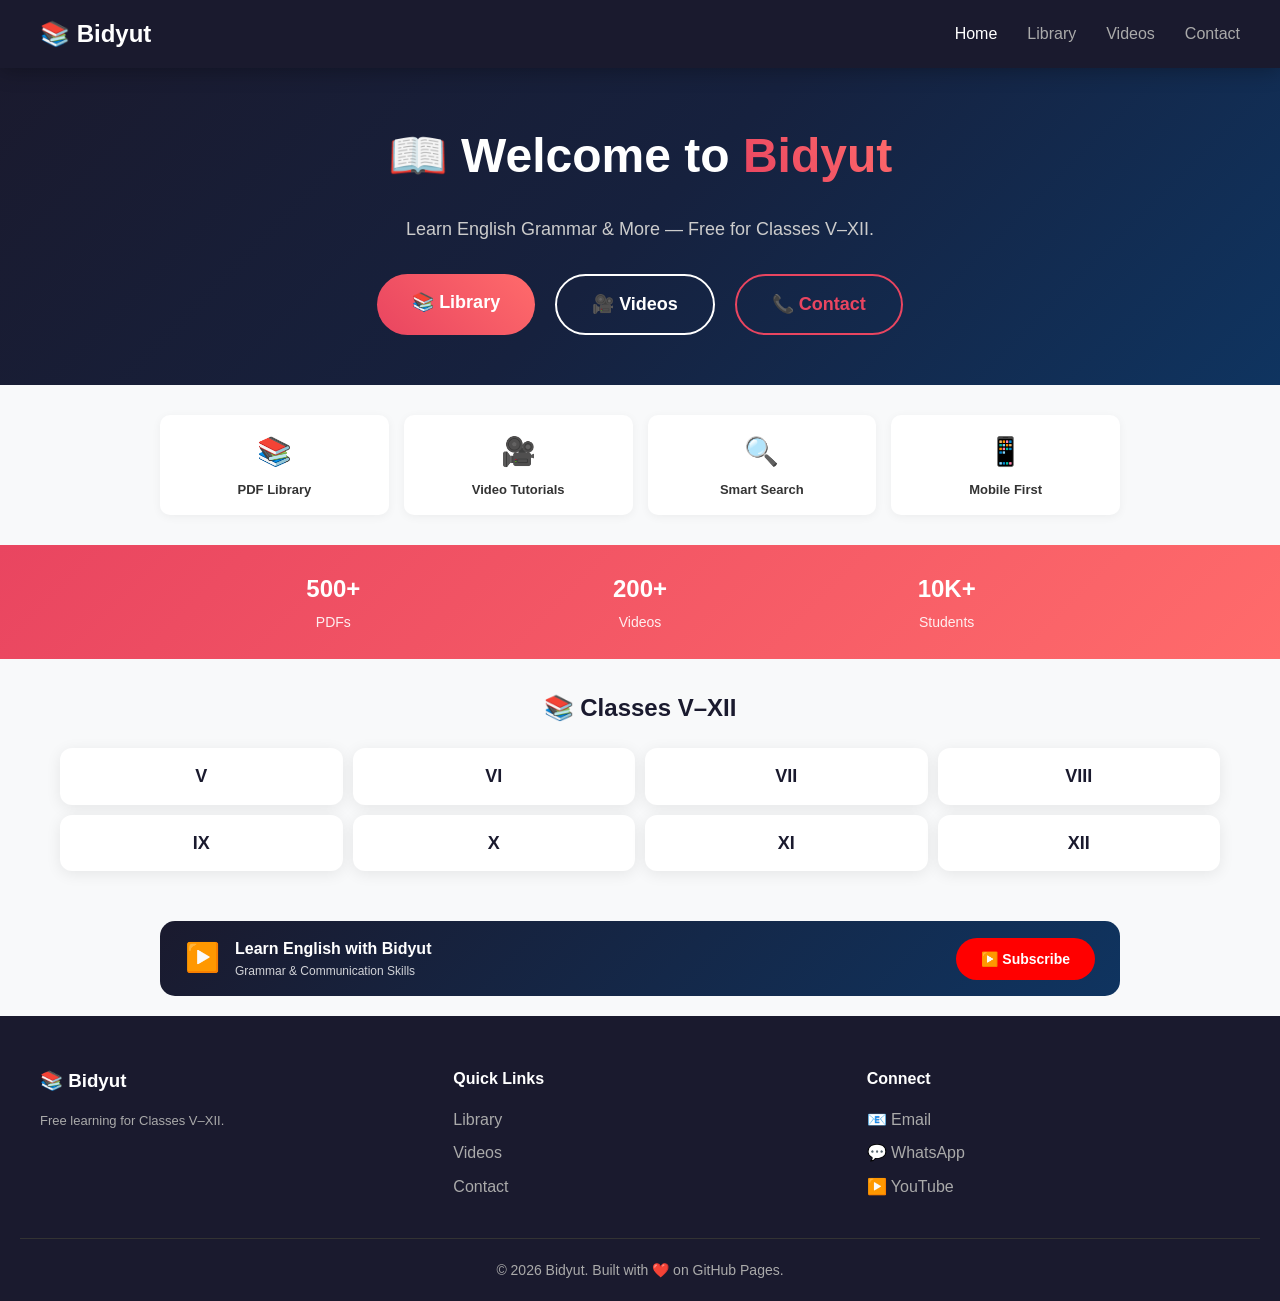
==== commit 66b2d1cf: "Update title and content for educational platform Made homepage concise and pithy" ====
--- a/index.html
+++ b/index.html
@@ -3,7 +3,7 @@
 <head>
     <meta charset="UTF-8">
     <meta name="viewport" content="width=device-width, initial-scale=1.0">
-    <title>Bidyut - Educational Platform</title>
+    <title>Bidyut - Learn English</title>
     <link rel="stylesheet" href="style.css">
 </head>
 <body>
@@ -22,116 +22,81 @@
     </div>
 </nav>
 
-<!-- ===== HERO SECTION ===== -->
-<section class="hero">
+<!-- ===== CONCISE HERO ===== -->
+<section class="hero" style="padding:50px 20px;">
     <div class="hero-content">
         <h1>📖 Welcome to <span>Bidyut</span></h1>
-        <p>Your complete digital learning platform for Class V–XII. Access PDFs, videos, and study materials anytime, anywhere.</p>
+        <p style="font-size:18px;">Learn English Grammar & More — Free for Classes V–XII.</p>
         <div class="hero-buttons">
-            <a href="library.html" class="btn-primary">📚 Explore Library</a>
-            <a href="videos.html" class="btn-secondary">🎥 Watch Videos</a>
+            <a href="library.html" class="btn-primary">📚 Library</a>
+            <a href="videos.html" class="btn-secondary">🎥 Videos</a>
+            <a href="contact.html" class="btn-secondary" style="border-color:#e94560; color:#e94560;">📞 Contact</a>
         </div>
     </div>
 </section>
 
-<!-- ===== FEATURES SECTION ===== -->
-<section class="features">
-    <div class="section-title">
-        <h2>✨ Why Choose Bidyut?</h2>
-        <p>Everything you need to succeed in one place</p>
-    </div>
-    <div class="features-grid">
-        <div class="feature-card">
-            <div class="feature-icon">📚</div>
-            <h3>Digital Library</h3>
-            <p>Access PDFs for Class V–XII. Download or view online.</p>
+<!-- ===== QUICK FEATURES (4 ICON CARDS) ===== -->
+<section style="padding:30px 20px; max-width:1000px; margin:0 auto;">
+    <div style="display:grid; grid-template-columns:repeat(4, 1fr); gap:15px; text-align:center;">
+        <div style="background:#fff; padding:15px; border-radius:10px; box-shadow:0 2px 10px rgba(0,0,0,0.05);">
+            <span style="font-size:28px;">📚</span>
+            <p style="margin:5px 0 0; font-size:13px; font-weight:bold;">PDF Library</p>
         </div>
-        <div class="feature-card">
-            <div class="feature-icon">🎥</div>
-            <h3>Video Tutorials</h3>
-            <p>Curated YouTube playlists for Grammar & more.</p>
+        <div style="background:#fff; padding:15px; border-radius:10px; box-shadow:0 2px 10px rgba(0,0,0,0.05);">
+            <span style="font-size:28px;">🎥</span>
+            <p style="margin:5px 0 0; font-size:13px; font-weight:bold;">Video Tutorials</p>
         </div>
-        <div class="feature-card">
-            <div class="feature-icon">🔍</div>
-            <h3>Smart Search</h3>
-            <p>Find exactly what you need by class, subject, or chapter.</p>
+        <div style="background:#fff; padding:15px; border-radius:10px; box-shadow:0 2px 10px rgba(0,0,0,0.05);">
+            <span style="font-size:28px;">🔍</span>
+            <p style="margin:5px 0 0; font-size:13px; font-weight:bold;">Smart Search</p>
         </div>
-        <div class="feature-card">
-            <div class="feature-icon">📱</div>
-            <h3>Mobile First</h3>
-            <p>Beautiful experience on any device — phone, tablet, or desktop.</p>
-        </div>
-        <div class="feature-card">
-            <div class="feature-icon">⚡</div>
-            <h3>Fast & Light</h3>
-            <p>Optimized for quick loading, even on slow connections.</p>
-        </div>
-        <div class="feature-card">
-            <div class="feature-icon">🎨</div>
-            <h3>Beautiful Design</h3>
-            <p>Modern animations and premium look that inspires learning.</p>
+        <div style="background:#fff; padding:15px; border-radius:10px; box-shadow:0 2px 10px rgba(0,0,0,0.05);">
+            <span style="font-size:28px;">📱</span>
+            <p style="margin:5px 0 0; font-size:13px; font-weight:bold;">Mobile First</p>
         </div>
     </div>
 </section>
 
-<!-- ===== QUICK LINKS TO VIDEOS ===== -->
-<section style="padding:40px 20px; max-width:1000px; margin:0 auto;">
-    <div style="text-align:center; margin-bottom:30px;">
-        <h2>🎥 Explore Our Video Library</h2>
-        <p style="color:#666;">Click below to watch grammar playlists and tutorials</p>
-    </div>
-    <div style="display:grid; grid-template-columns:repeat(auto-fit, minmax(200px, 1fr)); gap:20px;">
-        <a href="videos.html#prepositions" style="background:#fff; padding:20px; border-radius:12px; text-align:center; text-decoration:none; color:#1a1a2e; box-shadow:0 3px 15px rgba(0,0,0,0.08); transition:all 0.3s; border:2px solid transparent;">
-            <span style="font-size:36px;">📝</span>
-            <h3 style="margin:10px 0 5px; font-size:16px;">Prepositions</h3>
-            <p style="color:#888; font-size:12px; margin:0;">10+ Videos</p>
-        </a>
-        <a href="videos.html#transformation" style="background:#fff; padding:20px; border-radius:12px; text-align:center; text-decoration:none; color:#1a1a2e; box-shadow:0 3px 15px rgba(0,0,0,0.08); transition:all 0.3s; border:2px solid transparent;">
-            <span style="font-size:36px;">🔄</span>
-            <h3 style="margin:10px 0 5px; font-size:16px;">Transformation</h3>
-            <p style="color:#888; font-size:12px; margin:0;">11 Videos</p>
-        </a>
-        <a href="videos.html" style="background:#fff; padding:20px; border-radius:12px; text-align:center; text-decoration:none; color:#1a1a2e; box-shadow:0 3px 15px rgba(0,0,0,0.08); transition:all 0.3s; border:2px solid transparent;">
-            <span style="font-size:36px;">▶️</span>
-            <h3 style="margin:10px 0 5px; font-size:16px;">All Videos</h3>
-            <p style="color:#888; font-size:12px; margin:0;">View Full Library</p>
-        </a>
+<!-- ===== STATS (Compact) ===== -->
+<section style="background:linear-gradient(135deg, #e94560, #ff6b6b); padding:25px 20px; color:#fff;">
+    <div style="max-width:900px; margin:0 auto; display:grid; grid-template-columns:repeat(3, 1fr); gap:20px; text-align:center;">
+        <div><span style="font-size:24px; font-weight:bold;">500+</span><br><span style="font-size:14px; opacity:0.9;">PDFs</span></div>
+        <div><span style="font-size:24px; font-weight:bold;">200+</span><br><span style="font-size:14px; opacity:0.9;">Videos</span></div>
+        <div><span style="font-size:24px; font-weight:bold;">10K+</span><br><span style="font-size:14px; opacity:0.9;">Students</span></div>
     </div>
 </section>
 
-<!-- ===== STATS SECTION ===== -->
-<section class="stats">
-    <div class="stats-grid">
-        <div class="stat-item">
-            <span class="stat-number">500+</span>
-            <span class="stat-label">PDF Resources</span>
-        </div>
-        <div class="stat-item">
-            <span class="stat-number">200+</span>
-            <span class="stat-label">Video Tutorials</span>
-        </div>
-        <div class="stat-item">
-            <span class="stat-number">10K+</span>
-            <span class="stat-label">Students Helped</span>
-        </div>
+<!-- ===== CLASSES (Compact Grid) ===== -->
+<section class="classes" style="padding:30px 20px;">
+    <div class="section-title" style="margin-bottom:20px;">
+        <h2 style="font-size:24px;">📚 Classes V–XII</h2>
+    </div>
+    <div class="class-grid" style="grid-template-columns:repeat(4, 1fr); gap:10px;">
+        <a href="library.html?class=5" class="class-card" style="padding:12px;">V</a>
+        <a href="library.html?class=6" class="class-card" style="padding:12px;">VI</a>
+        <a href="library.html?class=7" class="class-card" style="padding:12px;">VII</a>
+        <a href="library.html?class=8" class="class-card" style="padding:12px;">VIII</a>
+        <a href="library.html?class=9" class="class-card" style="padding:12px;">IX</a>
+        <a href="library.html?class=10" class="class-card" style="padding:12px;">X</a>
+        <a href="library.html?class=11" class="class-card" style="padding:12px;">XI</a>
+        <a href="library.html?class=12" class="class-card" style="padding:12px;">XII</a>
     </div>
 </section>
 
-<!-- ===== CLASSES SECTION ===== -->
-<section class="classes">
-    <div class="section-title">
-        <h2>📚 Classes V–XII</h2>
-        <p>Select your class to explore resources</p>
-    </div>
-    <div class="class-grid">
-        <a href="library.html?class=5" class="class-card">Class V</a>
-        <a href="library.html?class=6" class="class-card">Class VI</a>
-        <a href="library.html?class=7" class="class-card">Class VII</a>
-        <a href="library.html?class=8" class="class-card">Class VIII</a>
-        <a href="library.html?class=9" class="class-card">Class IX</a>
-        <a href="library.html?class=10" class="class-card">Class X</a>
-        <a href="library.html?class=11" class="class-card">Class XI</a>
-        <a href="library.html?class=12" class="class-card">Class XII</a>
+<!-- ===== YOUTUBE CHANNEL (Compact Bar) ===== -->
+<section style="padding:20px; max-width:1000px; margin:0 auto;">
+    <div style="background:linear-gradient(135deg, #1a1a2e, #0f3460); border-radius:15px; padding:15px 25px; display:flex; align-items:center; justify-content:space-between; flex-wrap:wrap; gap:10px;">
+        <div style="display:flex; align-items:center; gap:15px; color:#fff;">
+            <span style="font-size:28px;">▶️</span>
+            <div>
+                <span style="font-weight:bold; font-size:16px;">Learn English with Bidyut</span>
+                <span style="display:block; font-size:12px; opacity:0.8;">Grammar & Communication Skills</span>
+            </div>
+        </div>
+        <a href="https://www.youtube.com/@LearnEngwithBidyut" target="_blank" 
+           style="background:#ff0000; color:#fff; padding:10px 25px; border-radius:50px; text-decoration:none; font-weight:bold; font-size:14px;">
+            ▶️ Subscribe
+        </a>
     </div>
 </section>
 
@@ -140,7 +105,7 @@
     <div class="footer-content">
         <div class="footer-section">
             <h3>📚 Bidyut</h3>
-            <p>Empowering students with free digital education resources for Classes V–XII.</p>
+            <p style="font-size:13px;">Free learning for Classes V–XII.</p>
         </div>
         <div class="footer-section">
             <h4>Quick Links</h4>
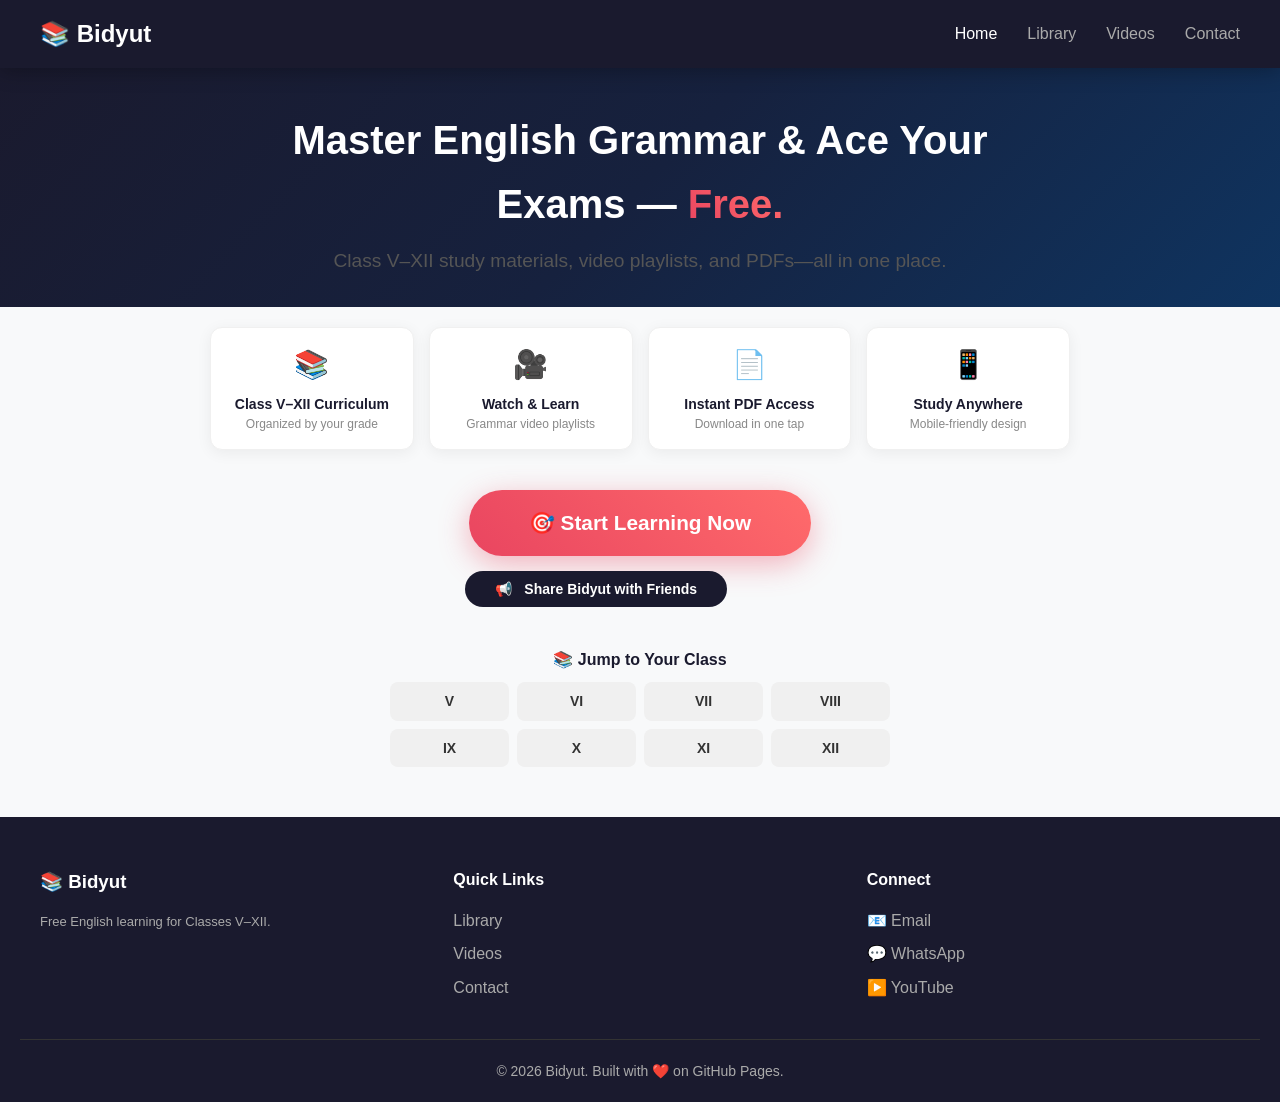
==== commit 2121584a: "Revamp index.html with new title and styles Updated title and enhanced layout with new styles. Added" ====
--- a/index.html
+++ b/index.html
@@ -3,8 +3,115 @@
 <head>
     <meta charset="UTF-8">
     <meta name="viewport" content="width=device-width, initial-scale=1.0">
-    <title>Bidyut - Learn English</title>
+    <title>Bidyut - Master English Grammar</title>
     <link rel="stylesheet" href="style.css">
+    <style>
+        /* Compact layout overrides */
+        .hero {
+            padding: 40px 20px 20px;
+            min-height: auto;
+        }
+        .hero-content {
+            max-width: 700px;
+        }
+        .hero h1 {
+            font-size: 2.5rem;
+            margin-bottom: 10px;
+        }
+        .benefits-grid {
+            display: grid;
+            grid-template-columns: repeat(auto-fit, minmax(150px, 1fr));
+            gap: 15px;
+            max-width: 900px;
+            margin: 20px auto;
+            padding: 0 20px;
+        }
+        .benefit-item {
+            background: #fff;
+            padding: 15px 10px;
+            border-radius: 12px;
+            text-align: center;
+            box-shadow: 0 3px 15px rgba(0,0,0,0.06);
+            border: 1px solid #f0f0f0;
+        }
+        .benefit-item .icon { font-size: 28px; display: block; margin-bottom: 5px; }
+        .benefit-item .label { font-size: 14px; font-weight: 600; color: #1a1a2e; }
+        .benefit-item .desc { font-size: 12px; color: #888; margin: 0; }
+        .cta-section {
+            text-align: center;
+            padding: 20px 20px 30px;
+        }
+        .btn-killer {
+            display: inline-block;
+            padding: 16px 60px;
+            font-size: 1.3rem;
+            font-weight: 700;
+            color: #fff;
+            background: linear-gradient(45deg, #e94560, #ff6b6b);
+            border: none;
+            border-radius: 50px;
+            text-decoration: none;
+            box-shadow: 0 8px 30px rgba(233, 69, 96, 0.4);
+            transition: transform 0.2s, box-shadow 0.2s;
+        }
+        .btn-killer:hover {
+            transform: scale(1.05);
+            box-shadow: 0 12px 40px rgba(233, 69, 96, 0.6);
+        }
+
+        /* ===== BLINKING SHARE LINK ===== */
+        .share-container {
+            margin-top: 15px;
+            text-align: center;
+        }
+        .share-link {
+            display: inline-block;
+            padding: 10px 30px;
+            background: #1a1a2e;
+            color: #fff;
+            border-radius: 50px;
+            text-decoration: none;
+            font-size: 14px;
+            font-weight: 600;
+            cursor: pointer;
+            border: none;
+            transition: background 0.3s;
+            animation: blinkPulse 2s infinite;
+        }
+        .share-link:hover {
+            background: #0f3460;
+        }
+        .share-link .icon {
+            margin-right: 8px;
+        }
+        .share-feedback {
+            display: inline-block;
+            margin-left: 10px;
+            font-size: 14px;
+            color: #25D366;
+            font-weight: 600;
+            opacity: 0;
+            transition: opacity 0.3s;
+        }
+        .share-feedback.show {
+            opacity: 1;
+        }
+
+        @keyframes blinkPulse {
+            0% { opacity: 1; transform: scale(1); }
+            50% { opacity: 0.7; transform: scale(1.02); box-shadow: 0 0 20px rgba(233, 69, 96, 0.3); }
+            100% { opacity: 1; transform: scale(1); }
+        }
+
+        /* Hide old sections we don't need */
+        .features, .stats, .classes, .grammar-featured, [style*="YouTube"], .youtube-section {
+            display: none !important;
+        }
+        /* Keep footer clean */
+        .footer {
+            margin-top: 20px;
+        }
+    </style>
 </head>
 <body>
 
@@ -22,81 +129,63 @@
     </div>
 </nav>
 
-<!-- ===== CONCISE HERO ===== -->
-<section class="hero" style="padding:50px 20px;">
+<!-- ===== KILLER HERO ===== -->
+<section class="hero">
     <div class="hero-content">
-        <h1>📖 Welcome to <span>Bidyut</span></h1>
-        <p style="font-size:18px;">Learn English Grammar & More — Free for Classes V–XII.</p>
-        <div class="hero-buttons">
-            <a href="library.html" class="btn-primary">📚 Library</a>
-            <a href="videos.html" class="btn-secondary">🎥 Videos</a>
-            <a href="contact.html" class="btn-secondary" style="border-color:#e94560; color:#e94560;">📞 Contact</a>
-        </div>
+        <h1>Master English Grammar & Ace Your Exams — <span>Free.</span></h1>
+        <p style="font-size: 1.2rem; color: #555; margin-bottom: 10px;">Class V–XII study materials, video playlists, and PDFs—all in one place.</p>
     </div>
 </section>
 
-<!-- ===== QUICK FEATURES (4 ICON CARDS) ===== -->
-<section style="padding:30px 20px; max-width:1000px; margin:0 auto;">
-    <div style="display:grid; grid-template-columns:repeat(4, 1fr); gap:15px; text-align:center;">
-        <div style="background:#fff; padding:15px; border-radius:10px; box-shadow:0 2px 10px rgba(0,0,0,0.05);">
-            <span style="font-size:28px;">📚</span>
-            <p style="margin:5px 0 0; font-size:13px; font-weight:bold;">PDF Library</p>
-        </div>
-        <div style="background:#fff; padding:15px; border-radius:10px; box-shadow:0 2px 10px rgba(0,0,0,0.05);">
-            <span style="font-size:28px;">🎥</span>
-            <p style="margin:5px 0 0; font-size:13px; font-weight:bold;">Video Tutorials</p>
-        </div>
-        <div style="background:#fff; padding:15px; border-radius:10px; box-shadow:0 2px 10px rgba(0,0,0,0.05);">
-            <span style="font-size:28px;">🔍</span>
-            <p style="margin:5px 0 0; font-size:13px; font-weight:bold;">Smart Search</p>
-        </div>
-        <div style="background:#fff; padding:15px; border-radius:10px; box-shadow:0 2px 10px rgba(0,0,0,0.05);">
-            <span style="font-size:28px;">📱</span>
-            <p style="margin:5px 0 0; font-size:13px; font-weight:bold;">Mobile First</p>
-        </div>
-    </div>
-</section>
-
-<!-- ===== STATS (Compact) ===== -->
-<section style="background:linear-gradient(135deg, #e94560, #ff6b6b); padding:25px 20px; color:#fff;">
-    <div style="max-width:900px; margin:0 auto; display:grid; grid-template-columns:repeat(3, 1fr); gap:20px; text-align:center;">
-        <div><span style="font-size:24px; font-weight:bold;">500+</span><br><span style="font-size:14px; opacity:0.9;">PDFs</span></div>
-        <div><span style="font-size:24px; font-weight:bold;">200+</span><br><span style="font-size:14px; opacity:0.9;">Videos</span></div>
-        <div><span style="font-size:24px; font-weight:bold;">10K+</span><br><span style="font-size:14px; opacity:0.9;">Students</span></div>
-    </div>
-</section>
-
-<!-- ===== CLASSES (Compact Grid) ===== -->
-<section class="classes" style="padding:30px 20px;">
-    <div class="section-title" style="margin-bottom:20px;">
-        <h2 style="font-size:24px;">📚 Classes V–XII</h2>
-    </div>
-    <div class="class-grid" style="grid-template-columns:repeat(4, 1fr); gap:10px;">
-        <a href="library.html?class=5" class="class-card" style="padding:12px;">V</a>
-        <a href="library.html?class=6" class="class-card" style="padding:12px;">VI</a>
-        <a href="library.html?class=7" class="class-card" style="padding:12px;">VII</a>
-        <a href="library.html?class=8" class="class-card" style="padding:12px;">VIII</a>
-        <a href="library.html?class=9" class="class-card" style="padding:12px;">IX</a>
-        <a href="library.html?class=10" class="class-card" style="padding:12px;">X</a>
-        <a href="library.html?class=11" class="class-card" style="padding:12px;">XI</a>
-        <a href="library.html?class=12" class="class-card" style="padding:12px;">XII</a>
-    </div>
-</section>
-
-<!-- ===== YOUTUBE CHANNEL (Compact Bar) ===== -->
-<section style="padding:20px; max-width:1000px; margin:0 auto;">
-    <div style="background:linear-gradient(135deg, #1a1a2e, #0f3460); border-radius:15px; padding:15px 25px; display:flex; align-items:center; justify-content:space-between; flex-wrap:wrap; gap:10px;">
-        <div style="display:flex; align-items:center; gap:15px; color:#fff;">
-            <span style="font-size:28px;">▶️</span>
-            <div>
-                <span style="font-weight:bold; font-size:16px;">Learn English with Bidyut</span>
-                <span style="display:block; font-size:12px; opacity:0.8;">Grammar & Communication Skills</span>
-            </div>
-        </div>
-        <a href="https://www.youtube.com/@LearnEngwithBidyut" target="_blank" 
-           style="background:#ff0000; color:#fff; padding:10px 25px; border-radius:50px; text-decoration:none; font-weight:bold; font-size:14px;">
-            ▶️ Subscribe
-        </a>
+<!-- ===== BULLET POINTS OF VALUE ===== -->
+<div class="benefits-grid">
+    <div class="benefit-item">
+        <span class="icon">📚</span>
+        <div class="label">Class V–XII Curriculum</div>
+        <p class="desc">Organized by your grade</p>
+    </div>
+    <div class="benefit-item">
+        <span class="icon">🎥</span>
+        <div class="label">Watch & Learn</div>
+        <p class="desc">Grammar video playlists</p>
+    </div>
+    <div class="benefit-item">
+        <span class="icon">📄</span>
+        <div class="label">Instant PDF Access</div>
+        <p class="desc">Download in one tap</p>
+    </div>
+    <div class="benefit-item">
+        <span class="icon">📱</span>
+        <div class="label">Study Anywhere</div>
+        <p class="desc">Mobile-friendly design</p>
+    </div>
+</div>
+
+<!-- ===== ONE OBVIOUS BUTTON ===== -->
+<div class="cta-section">
+    <a href="library.html" class="btn-killer">🎯 Start Learning Now</a>
+
+    <!-- ===== BLINKING SHARE LINK ===== -->
+    <div class="share-container">
+        <button class="share-link" onclick="copyShareLink()">
+            <span class="icon">📢</span> Share Bidyut with Friends
+        </button>
+        <span class="share-feedback" id="shareFeedback">✅ Copied!</span>
+    </div>
+</div>
+
+<!-- ===== COMPACT CLASS GRID ===== -->
+<section style="max-width: 700px; margin: 0 auto; padding: 10px 20px 30px;">
+    <p style="text-align:center; font-weight:600; color:#1a1a2e; margin-bottom:10px;">📚 Jump to Your Class</p>
+    <div style="display:grid; grid-template-columns:repeat(4, 1fr); gap:8px; max-width:500px; margin:0 auto;">
+        <a href="library.html?class=5" style="background:#f0f0f0; padding:8px; border-radius:8px; text-align:center; text-decoration:none; color:#333; font-size:14px; font-weight:bold;">V</a>
+        <a href="library.html?class=6" style="background:#f0f0f0; padding:8px; border-radius:8px; text-align:center; text-decoration:none; color:#333; font-size:14px; font-weight:bold;">VI</a>
+        <a href="library.html?class=7" style="background:#f0f0f0; padding:8px; border-radius:8px; text-align:center; text-decoration:none; color:#333; font-size:14px; font-weight:bold;">VII</a>
+        <a href="library.html?class=8" style="background:#f0f0f0; padding:8px; border-radius:8px; text-align:center; text-decoration:none; color:#333; font-size:14px; font-weight:bold;">VIII</a>
+        <a href="library.html?class=9" style="background:#f0f0f0; padding:8px; border-radius:8px; text-align:center; text-decoration:none; color:#333; font-size:14px; font-weight:bold;">IX</a>
+        <a href="library.html?class=10" style="background:#f0f0f0; padding:8px; border-radius:8px; text-align:center; text-decoration:none; color:#333; font-size:14px; font-weight:bold;">X</a>
+        <a href="library.html?class=11" style="background:#f0f0f0; padding:8px; border-radius:8px; text-align:center; text-decoration:none; color:#333; font-size:14px; font-weight:bold;">XI</a>
+        <a href="library.html?class=12" style="background:#f0f0f0; padding:8px; border-radius:8px; text-align:center; text-decoration:none; color:#333; font-size:14px; font-weight:bold;">XII</a>
     </div>
 </section>
 
@@ -105,7 +194,7 @@
     <div class="footer-content">
         <div class="footer-section">
             <h3>📚 Bidyut</h3>
-            <p style="font-size:13px;">Free learning for Classes V–XII.</p>
+            <p style="font-size:13px;">Free English learning for Classes V–XII.</p>
         </div>
         <div class="footer-section">
             <h4>Quick Links</h4>
@@ -125,6 +214,37 @@
     </div>
 </footer>
 
-<script src="script.js"></script>
+<script>
+// ===== SHARE LINK FUNCTION =====
+function copyShareLink() {
+    const url = window.location.href;
+    navigator.clipboard.writeText(url).then(() => {
+        const feedback = document.getElementById('shareFeedback');
+        feedback.classList.add('show');
+        setTimeout(() => {
+            feedback.classList.remove('show');
+        }, 3000);
+    }).catch(() => {
+        // Fallback for older browsers
+        const input = document.createElement('input');
+        input.value = url;
+        document.body.appendChild(input);
+        input.select();
+        document.execCommand('copy');
+        document.body.removeChild(input);
+        const feedback = document.getElementById('shareFeedback');
+        feedback.classList.add('show');
+        setTimeout(() => {
+            feedback.classList.remove('show');
+        }, 3000);
+    });
+}
+
+// ===== MOBILE MENU TOGGLE =====
+function toggleMenu() {
+    document.querySelector('.nav-menu').classList.toggle('open');
+}
+</script>
+
 </body>
 </html>
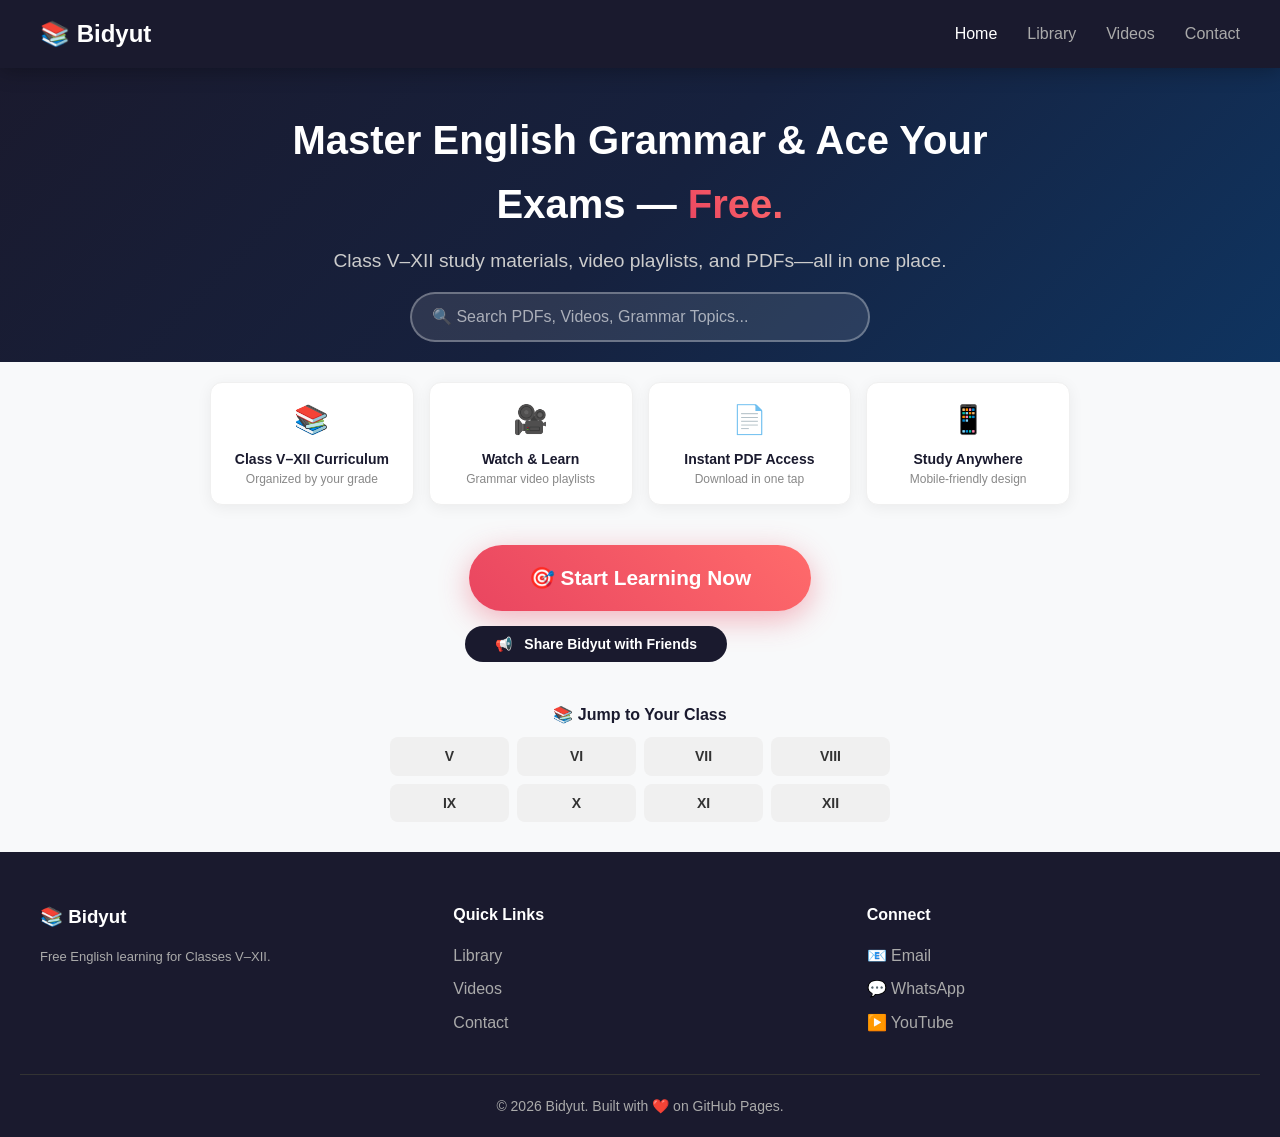
==== commit eb5546c3: "Update index.html" ====
--- a/index.html
+++ b/index.html
@@ -4,9 +4,40 @@
     <meta charset="UTF-8">
     <meta name="viewport" content="width=device-width, initial-scale=1.0">
     <title>Bidyut - Master English Grammar</title>
+    
+    <!-- ===== SEO META TAGS ===== -->
+    <meta name="description" content="Free English learning platform for Classes V–XII. Master grammar, access PDFs, watch video tutorials, and ace your exams.">
+    <meta name="keywords" content="English grammar, learn English, Class V-XII, PDF library, video tutorials, Bidyut">
+    <meta name="author" content="pbwsantu-collab">
+    <meta name="robots" content="index, follow">
+    
+    <!-- ===== OPEN GRAPH TAGS ===== -->
+    <meta property="og:title" content="Bidyut - Master English Grammar">
+    <meta property="og:description" content="Free English learning platform for Classes V–XII. Master grammar, access PDFs, watch video tutorials.">
+    <meta property="og:type" content="website">
+    <meta property="og:url" content="https://pbwsantu-collab.github.io/bidyut-/">
+    <meta property="og:image" content="https://pbwsantu-collab.github.io/bidyut-/icons/icon-512x512.png">
+    
+    <!-- ===== TWITTER CARDS ===== -->
+    <meta name="twitter:card" content="summary_large_image">
+    <meta name="twitter:title" content="Bidyut - Master English Grammar">
+    <meta name="twitter:description" content="Free English learning platform for Classes V–XII.">
+    <meta name="twitter:image" content="https://pbwsantu-collab.github.io/bidyut-/icons/icon-512x512.png">
+    
+    <!-- ===== PWA META TAGS ===== -->
+    <link rel="manifest" href="manifest.json">
+    <meta name="theme-color" content="#e94560">
+    <meta name="apple-mobile-web-app-capable" content="yes">
+    <meta name="apple-mobile-web-app-status-bar-style" content="black-translucent">
+    <link rel="apple-touch-icon" href="icons/icon-192x192.png">
+    
+    <!-- ===== CANONICAL URL ===== -->
+    <link rel="canonical" href="https://pbwsantu-collab.github.io/bidyut-/">
+    
+    <!-- ===== STYLESHEETS ===== -->
     <link rel="stylesheet" href="style.css">
     <style>
-        /* Compact layout overrides */
+        /* ===== COMPACT LAYOUT OVERRIDES ===== */
         .hero {
             padding: 40px 20px 20px;
             min-height: auto;
@@ -18,6 +49,8 @@
             font-size: 2.5rem;
             margin-bottom: 10px;
         }
+        
+        /* ===== BENEFITS GRID ===== */
         .benefits-grid {
             display: grid;
             grid-template-columns: repeat(auto-fit, minmax(150px, 1fr));
@@ -33,10 +66,17 @@
             text-align: center;
             box-shadow: 0 3px 15px rgba(0,0,0,0.06);
             border: 1px solid #f0f0f0;
+            transition: all 0.3s;
+        }
+        .benefit-item:hover {
+            transform: translateY(-5px);
+            box-shadow: 0 8px 25px rgba(0,0,0,0.1);
         }
         .benefit-item .icon { font-size: 28px; display: block; margin-bottom: 5px; }
         .benefit-item .label { font-size: 14px; font-weight: 600; color: #1a1a2e; }
         .benefit-item .desc { font-size: 12px; color: #888; margin: 0; }
+        
+        /* ===== CTA SECTION ===== */
         .cta-section {
             text-align: center;
             padding: 20px 20px 30px;
@@ -58,7 +98,7 @@
             transform: scale(1.05);
             box-shadow: 0 12px 40px rgba(233, 69, 96, 0.6);
         }
-
+        
         /* ===== BLINKING SHARE LINK ===== */
         .share-container {
             margin-top: 15px;
@@ -81,9 +121,7 @@
         .share-link:hover {
             background: #0f3460;
         }
-        .share-link .icon {
-            margin-right: 8px;
-        }
+        .share-link .icon { margin-right: 8px; }
         .share-feedback {
             display: inline-block;
             margin-left: 10px;
@@ -93,23 +131,113 @@
             opacity: 0;
             transition: opacity 0.3s;
         }
-        .share-feedback.show {
-            opacity: 1;
-        }
-
+        .share-feedback.show { opacity: 1; }
+        
         @keyframes blinkPulse {
             0% { opacity: 1; transform: scale(1); }
             50% { opacity: 0.7; transform: scale(1.02); box-shadow: 0 0 20px rgba(233, 69, 96, 0.3); }
             100% { opacity: 1; transform: scale(1); }
         }
-
-        /* Hide old sections we don't need */
-        .features, .stats, .classes, .grammar-featured, [style*="YouTube"], .youtube-section {
-            display: none !important;
-        }
-        /* Keep footer clean */
-        .footer {
-            margin-top: 20px;
+        
+        /* ===== SEARCH CONTAINER ===== */
+        #globalSearchContainer {
+            position: relative;
+            max-width: 500px;
+            margin: 15px auto 0;
+            padding: 0 20px;
+        }
+        #globalSearchInput {
+            width: 100%;
+            padding: 14px 20px;
+            border: 2px solid rgba(255,255,255,0.3);
+            border-radius: 50px;
+            font-size: 16px;
+            transition: all 0.3s;
+            background: rgba(255,255,255,0.1);
+            color: #fff;
+            box-sizing: border-box;
+        }
+        #globalSearchInput::placeholder {
+            color: rgba(255,255,255,0.6);
+        }
+        #globalSearchInput:focus {
+            border-color: #e94560;
+            outline: none;
+            background: rgba(255,255,255,0.2);
+        }
+        #searchResults {
+            position: absolute;
+            top: 70px;
+            left: 20px;
+            right: 20px;
+            background: #fff;
+            border-radius: 12px;
+            box-shadow: 0 10px 40px rgba(0,0,0,0.15);
+            max-height: 400px;
+            overflow-y: auto;
+            display: none;
+            z-index: 9999;
+        }
+        #searchResults a {
+            display: block;
+            padding: 12px 20px;
+            text-decoration: none;
+            color: #333;
+            border-bottom: 1px solid #f0f0f0;
+            transition: background 0.2s;
+        }
+        #searchResults a:hover {
+            background: #f8f9fa;
+        }
+        #searchResults .result-type {
+            background: #e94560;
+            color: #fff;
+            padding: 2px 12px;
+            border-radius: 50px;
+            font-size: 11px;
+            font-weight: bold;
+        }
+        .result-highlight {
+            background: #ffeb3b;
+            font-weight: bold;
+        }
+        
+        /* ===== CLASS GRID ===== */
+        .class-grid-compact {
+            display: grid;
+            grid-template-columns: repeat(4, 1fr);
+            gap: 8px;
+            max-width: 500px;
+            margin: 0 auto;
+        }
+        .class-grid-compact a {
+            background: #f0f0f0;
+            padding: 8px;
+            border-radius: 8px;
+            text-align: center;
+            text-decoration: none;
+            color: #333;
+            font-size: 14px;
+            font-weight: bold;
+            transition: all 0.3s;
+        }
+        .class-grid-compact a:hover {
+            background: #e94560;
+            color: #fff;
+            transform: scale(1.05);
+        }
+        
+        /* ===== RESPONSIVE ===== */
+        @media (max-width: 480px) {
+            .hero h1 { font-size: 26px; }
+            .btn-killer { padding: 14px 40px; font-size: 1.1rem; }
+            .benefits-grid { grid-template-columns: repeat(2, 1fr); gap: 10px; }
+            .class-grid-compact { grid-template-columns: repeat(4, 1fr); }
+            #globalSearchContainer { padding: 0 10px; }
+            #searchResults { left: 10px; right: 10px; }
+        }
+        @media (max-width: 360px) {
+            .class-grid-compact { grid-template-columns: repeat(3, 1fr); }
         }
     </style>
 </head>
@@ -133,7 +261,15 @@
 <section class="hero">
     <div class="hero-content">
         <h1>Master English Grammar & Ace Your Exams — <span>Free.</span></h1>
-        <p style="font-size: 1.2rem; color: #555; margin-bottom: 10px;">Class V–XII study materials, video playlists, and PDFs—all in one place.</p>
+        <p style="font-size: 1.2rem; color: #ccc; margin-bottom: 10px;">
+            Class V–XII study materials, video playlists, and PDFs—all in one place.
+        </p>
+        
+        <!-- ===== GLOBAL SEARCH ===== -->
+        <div id="globalSearchContainer">
+            <input type="text" id="globalSearchInput" placeholder="🔍 Search PDFs, Videos, Grammar Topics...">
+            <div id="searchResults"></div>
+        </div>
     </div>
 </section>
 
@@ -164,7 +300,7 @@
 <!-- ===== ONE OBVIOUS BUTTON ===== -->
 <div class="cta-section">
     <a href="library.html" class="btn-killer">🎯 Start Learning Now</a>
-
+    
     <!-- ===== BLINKING SHARE LINK ===== -->
     <div class="share-container">
         <button class="share-link" onclick="copyShareLink()">
@@ -177,15 +313,15 @@
 <!-- ===== COMPACT CLASS GRID ===== -->
 <section style="max-width: 700px; margin: 0 auto; padding: 10px 20px 30px;">
     <p style="text-align:center; font-weight:600; color:#1a1a2e; margin-bottom:10px;">📚 Jump to Your Class</p>
-    <div style="display:grid; grid-template-columns:repeat(4, 1fr); gap:8px; max-width:500px; margin:0 auto;">
-        <a href="library.html?class=5" style="background:#f0f0f0; padding:8px; border-radius:8px; text-align:center; text-decoration:none; color:#333; font-size:14px; font-weight:bold;">V</a>
-        <a href="library.html?class=6" style="background:#f0f0f0; padding:8px; border-radius:8px; text-align:center; text-decoration:none; color:#333; font-size:14px; font-weight:bold;">VI</a>
-        <a href="library.html?class=7" style="background:#f0f0f0; padding:8px; border-radius:8px; text-align:center; text-decoration:none; color:#333; font-size:14px; font-weight:bold;">VII</a>
-        <a href="library.html?class=8" style="background:#f0f0f0; padding:8px; border-radius:8px; text-align:center; text-decoration:none; color:#333; font-size:14px; font-weight:bold;">VIII</a>
-        <a href="library.html?class=9" style="background:#f0f0f0; padding:8px; border-radius:8px; text-align:center; text-decoration:none; color:#333; font-size:14px; font-weight:bold;">IX</a>
-        <a href="library.html?class=10" style="background:#f0f0f0; padding:8px; border-radius:8px; text-align:center; text-decoration:none; color:#333; font-size:14px; font-weight:bold;">X</a>
-        <a href="library.html?class=11" style="background:#f0f0f0; padding:8px; border-radius:8px; text-align:center; text-decoration:none; color:#333; font-size:14px; font-weight:bold;">XI</a>
-        <a href="library.html?class=12" style="background:#f0f0f0; padding:8px; border-radius:8px; text-align:center; text-decoration:none; color:#333; font-size:14px; font-weight:bold;">XII</a>
+    <div class="class-grid-compact">
+        <a href="library.html?class=5">V</a>
+        <a href="library.html?class=6">VI</a>
+        <a href="library.html?class=7">VII</a>
+        <a href="library.html?class=8">VIII</a>
+        <a href="library.html?class=9">IX</a>
+        <a href="library.html?class=10">X</a>
+        <a href="library.html?class=11">XI</a>
+        <a href="library.html?class=12">XII</a>
     </div>
 </section>
 
@@ -214,8 +350,38 @@
     </div>
 </footer>
 
+<!-- ===== BACK TO TOP BUTTON ===== -->
+<button id="backToTop" onclick="scrollToTop()" title="Back to Top">↑</button>
+
+<!-- ===== LOADING SPINNER ===== -->
+<div id="loadingSpinner">
+    <div class="spinner"></div>
+</div>
+
+<!-- ============================================= -->
+<!-- ===== SCRIPTS ===== -->
+<!-- ============================================= -->
+
+<!-- ===== MAIN JAVASCRIPT ===== -->
 <script>
-// ===== SHARE LINK FUNCTION =====
+// =============================================
+// 1. MOBILE MENU TOGGLE
+// =============================================
+function toggleMenu() {
+    const menu = document.querySelector('.nav-menu');
+    menu.classList.toggle('open');
+}
+
+// Close menu when a link is clicked
+document.querySelectorAll('.nav-menu a').forEach(link => {
+    link.addEventListener('click', () => {
+        document.querySelector('.nav-menu').classList.remove('open');
+    });
+});
+
+// =============================================
+// 2. SHARE LINK FUNCTION
+// =============================================
 function copyShareLink() {
     const url = window.location.href;
     navigator.clipboard.writeText(url).then(() => {
@@ -240,10 +406,225 @@
     });
 }
 
-// ===== MOBILE MENU TOGGLE =====
-function toggleMenu() {
-    document.querySelector('.nav-menu').classList.toggle('open');
-}
+// =============================================
+// 3. BACK TO TOP
+// =============================================
+function scrollToTop() {
+    window.scrollTo({ top: 0, behavior: 'smooth' });
+}
+
+// Show/hide back to top button
+window.addEventListener('scroll', () => {
+    const btn = document.getElementById('backToTop');
+    if (window.scrollY > 300) {
+        btn.style.display = 'block';
+    } else {
+        btn.style.display = 'none';
+    }
+});
+
+// =============================================
+// 4. GLOBAL SEARCH SYSTEM
+// =============================================
+const searchData = {
+    pdfs: [
+        { title: 'Number System', class: 'V', subject: 'Mathematics', chapter: 'Chapter 1', type: 'PDF', link: 'library.html?search=Number' },
+        { title: 'Plant Kingdom', class: 'V', subject: 'Science', chapter: 'Chapter 1', type: 'PDF', link: 'library.html?search=Plant' },
+        { title: 'Fractions & Decimals', class: 'VI', subject: 'Mathematics', chapter: 'Chapter 2', type: 'PDF', link: 'library.html?search=Fraction' },
+        { title: 'Parts of Speech', class: 'VI', subject: 'English', chapter: 'Chapter 1', type: 'PDF', link: 'library.html?search=Speech' },
+        { title: 'Heat & Temperature', class: 'VII', subject: 'Science', chapter: 'Chapter 3', type: 'PDF', link: 'library.html?search=Heat' },
+        { title: 'Ancient Civilizations', class: 'VII', subject: 'Social Studies', chapter: 'Chapter 1', type: 'PDF', link: 'library.html?search=Ancient' },
+        { title: 'Algebraic Expressions', class: 'VIII', subject: 'Mathematics', chapter: 'Chapter 4', type: 'PDF', link: 'library.html?search=Algebra' },
+        { title: 'Introduction to Computers', class: 'VIII', subject: 'Computer', chapter: 'Chapter 1', type: 'PDF', link: 'library.html?search=Computer' },
+        { title: 'Laws of Motion', class: 'IX', subject: 'Science', chapter: 'Chapter 5', type: 'PDF', link: 'library.html?search=Motion' },
+        { title: 'Coordinate Geometry', class: 'IX', subject: 'Mathematics', chapter: 'Chapter 6', type: 'PDF', link: 'library.html?search=Geometry' },
+        { title: 'Electricity & Circuits', class: 'X', subject: 'Science', chapter: 'Chapter 7', type: 'PDF', link: 'library.html?search=Electricity' },
+        { title: 'Essay Writing Skills', class: 'X', subject: 'English', chapter: 'Chapter 3', type: 'PDF', link: 'library.html?search=Essay' },
+        { title: 'Limits & Derivatives', class: 'XI', subject: 'Mathematics', chapter: 'Chapter 8', type: 'PDF', link: 'library.html?search=Limits' },
+        { title: 'Chemical Bonding', class: 'XI', subject: 'Science', chapter: 'Chapter 9', type: 'PDF', link: 'library.html?search=Chemical' },
+        { title: 'Integral Calculus', class: 'XII', subject: 'Mathematics', chapter: 'Chapter 10', type: 'PDF', link: 'library.html?search=Calculus' },
+        { title: 'Wave Optics', class: 'XII', subject: 'Science', chapter: 'Chapter 11', type: 'PDF', link: 'library.html?search=Wave' }
+    ],
+    videos: [
+        { title: 'Master Prepositions', class: 'V–XII', subject: 'Grammar', type: 'Video', link: 'videos.html#prepositions' },
+        { title: 'Transformation of Sentences', class: 'V–XII', subject: 'Grammar', type: 'Video', link: 'videos.html#transformation' }
+    ],
+    grammar: [
+        { title: 'Prepositions', class: 'V–XII', subject: 'Grammar', type: 'Topic', link: 'videos.html#prepositions' },
+        { title: 'Transformation of Sentences', class: 'V–XII', subject: 'Grammar', type: 'Topic', link: 'videos.html#transformation' }
+    ]
+};
+
+// ===== PERFORM SEARCH =====
+function performSearch(query) {
+    if (!query || query.length < 2) return [];
+    
+    const q = query.toLowerCase().trim();
+    const results = [];
+    
+    // Search PDFs
+    searchData.pdfs.forEach(item => {
+        const text = `${item.title} ${item.class} ${item.subject} ${item.chapter}`.toLowerCase();
+        if (text.includes(q)) {
+            results.push({ ...item, score: text.indexOf(q) });
+        }
+    });
+    
+    // Search Videos
+    searchData.videos.forEach(item => {
+        const text = `${item.title} ${item.class} ${item.subject}`.toLowerCase();
+        if (text.includes(q)) {
+            results.push({ ...item, score: text.indexOf(q) });
+        }
+    });
+    
+    // Search Grammar Topics
+    searchData.grammar.forEach(item => {
+        const text = `${item.title} ${item.class} ${item.subject}`.toLowerCase();
+        if (text.includes(q)) {
+            results.push({ ...item, score: text.indexOf(q) });
+        }
+    });
+    
+    // Sort by score (closer match = higher priority)
+    results.sort((a, b) => a.score - b.score);
+    return results;
+}
+
+// ===== RENDER SEARCH RESULTS =====
+function renderResults(results, query) {
+    const container = document.getElementById('searchResults');
+    
+    if (results.length === 0) {
+        container.innerHTML = `
+            <div style="padding:20px; text-align:center; color:#888;">
+                📭 No results found for "<strong>${query}</strong>"
+            </div>
+        `;
+        container.style.display = 'block';
+        return;
+    }
+    
+    let html = '';
+    const typeColors = {
+        'PDF': '#e94560',
+        'Video': '#ff6b6b',
+        'Topic': '#0f3460'
+    };
+    
+    results.forEach(r => {
+        const typeColor = typeColors[r.type] || '#666';
+        const highlight = r.title.replace(new RegExp(query, 'gi'), match => 
+            `<span class="result-highlight">${match}</span>`
+        );
+        html += `
+            <a href="${r.link}">
+                <div style="display:flex; justify-content:space-between; align-items:center;">
+                    <div>
+                        <span style="font-weight:bold;">${highlight}</span>
+                        <div style="font-size:12px; color:#888; margin-top:2px;">
+                            ${r.subject} • Class ${r.class} ${r.chapter ? '• '+r.chapter : ''}
+                        </div>
+                    </div>
+                    <span class="result-type" style="background:${typeColor};">${r.type}</span>
+                </div>
+            </a>
+        `;
+    });
+    
+    container.innerHTML = html;
+    container.style.display = 'block';
+}
+
+// ===== SEARCH INPUT HANDLER =====
+document.addEventListener('DOMContentLoaded', function() {
+    const input = document.getElementById('globalSearchInput');
+    const resultsContainer = document.getElementById('searchResults');
+    
+    if (input) {
+        input.addEventListener('input', function() {
+            const query = this.value.trim();
+            if (query.length < 2) {
+                resultsContainer.style.display = 'none';
+                return;
+            }
+            const results = performSearch(query);
+            renderResults(results, query);
+        });
+        
+        // Keyboard navigation
+        input.addEventListener('keydown', function(e) {
+            if (e.key === 'Escape') {
+                resultsContainer.style.display = 'none';
+                this.blur();
+            }
+        });
+        
+        // Close on click outside
+        document.addEventListener('click', function(e) {
+            if (!e.target.closest('#globalSearchContainer')) {
+                resultsContainer.style.display = 'none';
+            }
+        });
+    }
+});
+
+// =============================================
+// 5. SCROLL ANIMATIONS
+// =============================================
+const observer = new IntersectionObserver((entries) => {
+    entries.forEach(entry => {
+        if (entry.isIntersecting) {
+            entry.target.classList.add('fade-in');
+        }
+    });
+}, { threshold: 0.1 });
+
+document.querySelectorAll('.benefit-item, .class-grid-compact a').forEach(el => {
+    observer.observe(el);
+});
+
+// =============================================
+// 6. LOADING SPINNER
+// =============================================
+function showLoading() {
+    document.getElementById('loadingSpinner').style.display = 'flex';
+}
+
+function hideLoading() {
+    document.getElementById('loadingSpinner').style.display = 'none';
+}
+
+// Show spinner on navigation
+document.querySelectorAll('a').forEach(link => {
+    link.addEventListener('click', function(e) {
+        if (this.href && !this.href.startsWith('#') && !this.href.startsWith('javascript:')) {
+            if (!this.target || this.target === '_self') {
+                showLoading();
+            }
+        }
+    });
+});
+
+// Hide spinner when page loads
+window.addEventListener('load', hideLoading);
+
+// =============================================
+// 7. SERVICE WORKER REGISTRATION
+// =============================================
+if ('serviceWorker' in navigator) {
+    window.addEventListener('load', function() {
+        navigator.serviceWorker.register('sw.js')
+            .then(function(registration) {
+                console.log('📚 Bidyut: Service Worker registered!');
+            })
+            .catch(function(error) {
+                console.log('📚 Bidyut: Service Worker registration failed:', error);
+            });
+    });
+}
+
+console.log('📚 Bidyut: Website loaded successfully!');
 </script>
 
 </body>
